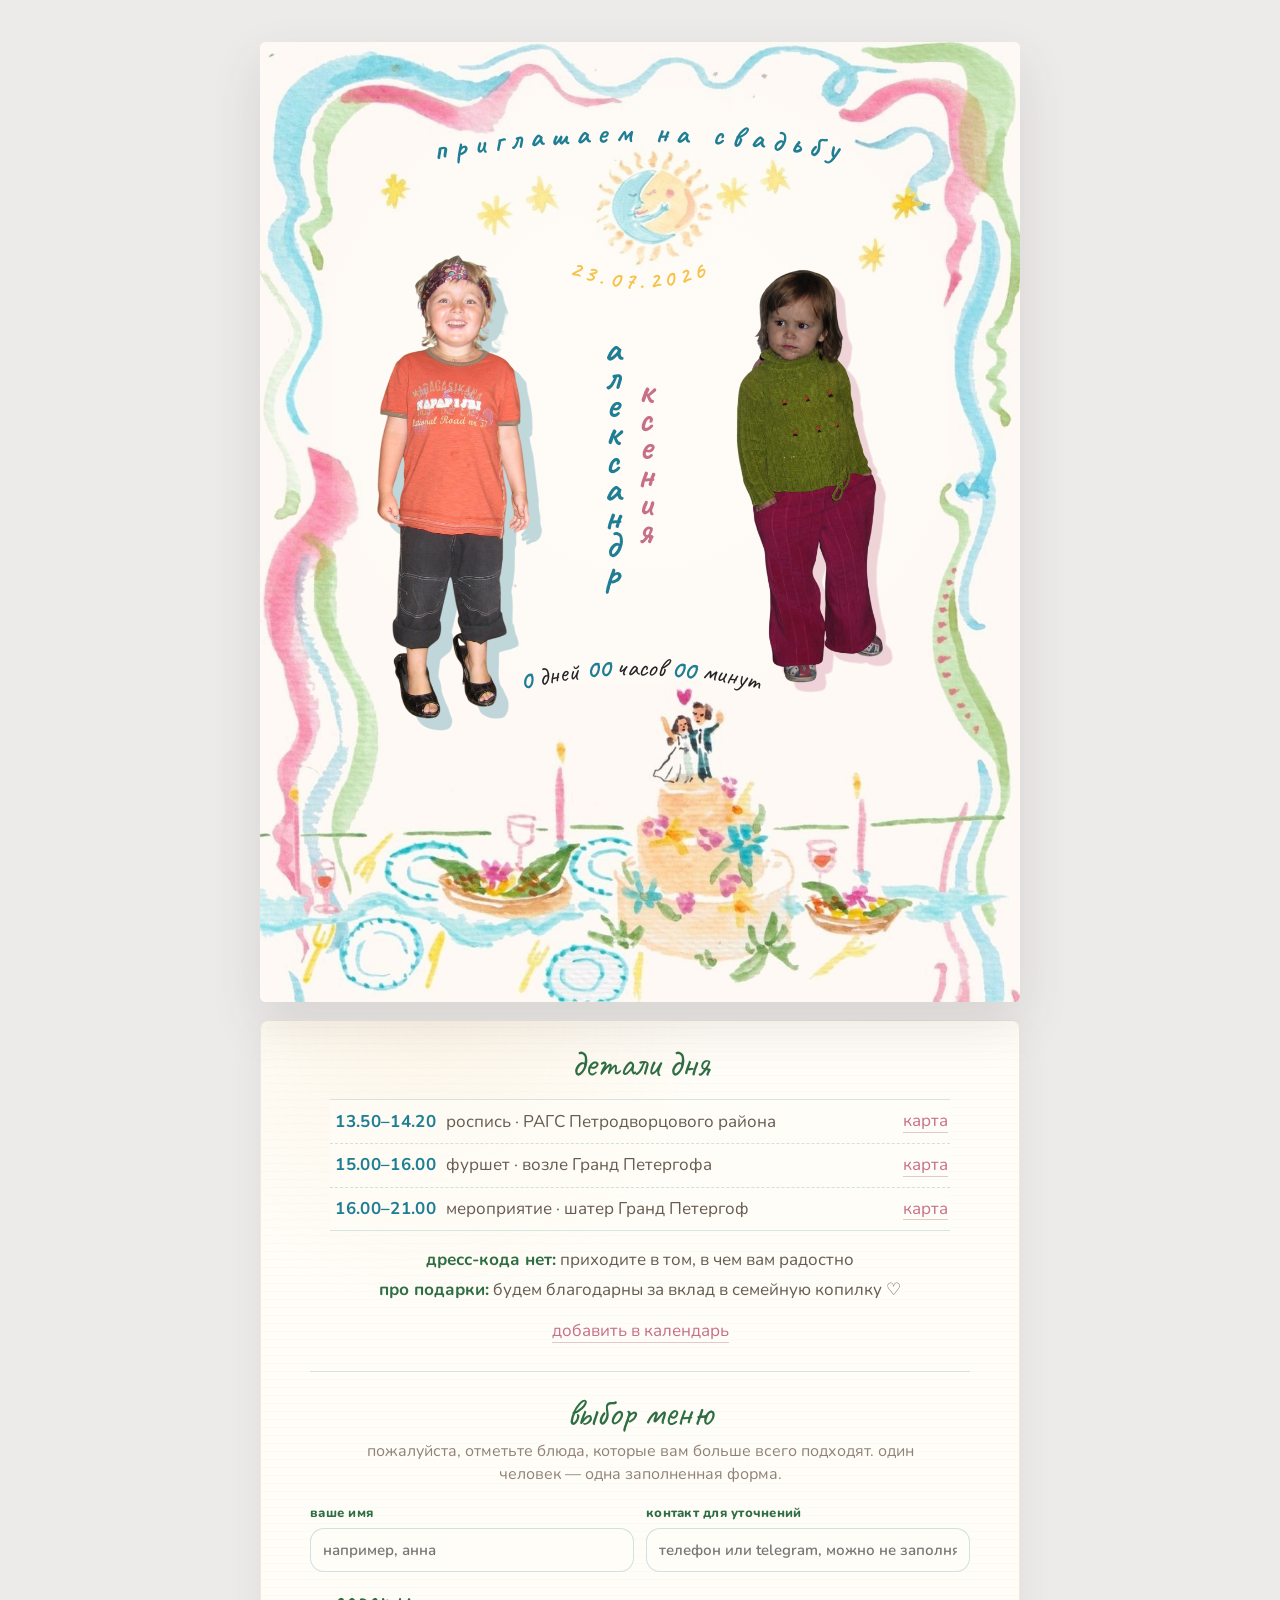
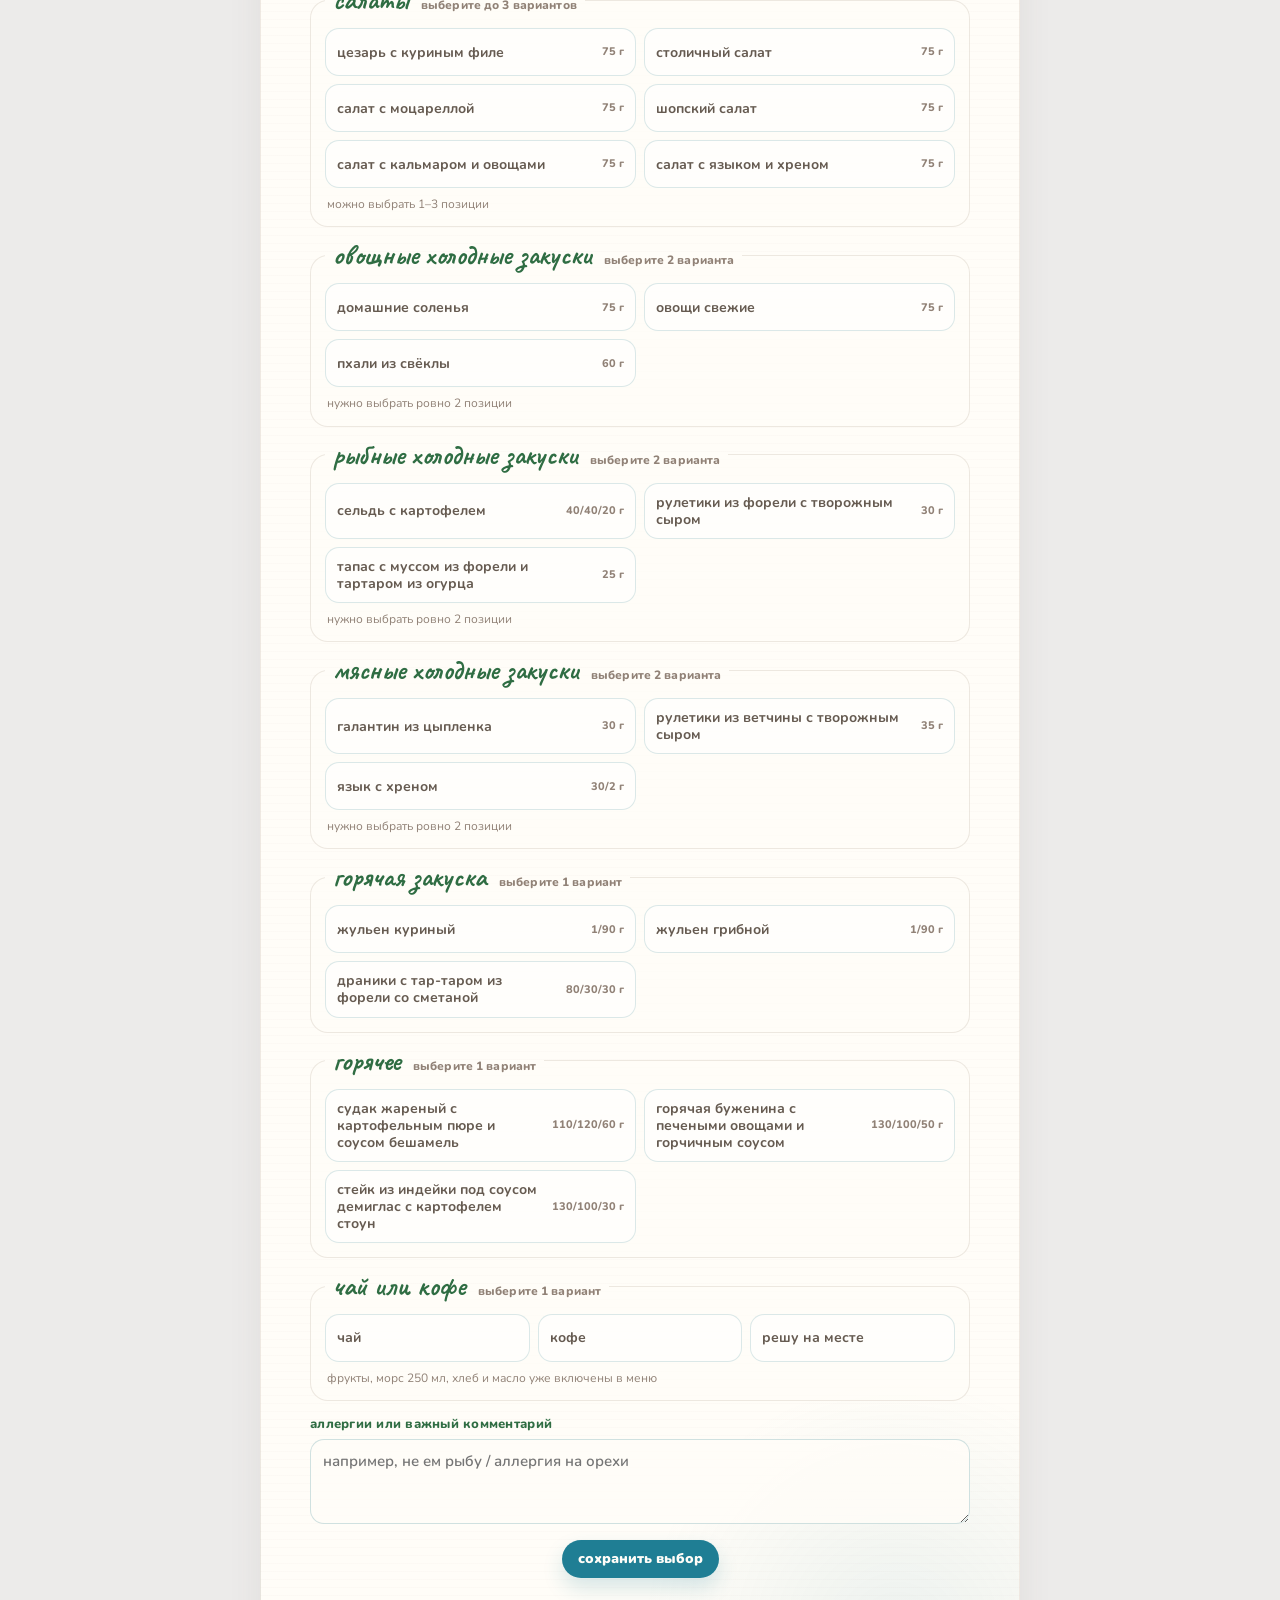
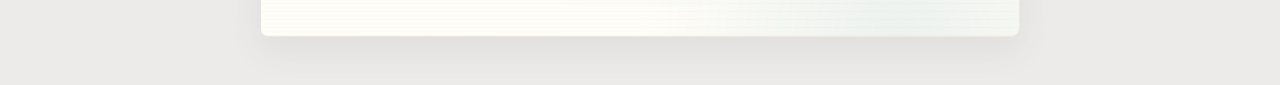
==== index.html @ 56eef814 "финальная версия сайта" ====
﻿<!doctype html>
<html lang="ru">
<head>
  <meta charset="utf-8" />
  <meta name="viewport" content="width=device-width, initial-scale=1" />
  <meta name="theme-color" content="#f6f2ee" />
  <title>ксюшичка и сашечка</title>
  <meta name="description" content="свадебное приглашение ксении и александра — 23.07.2026" />
  <link rel="stylesheet" href="styles.css" />
</head>
<body>
  <main class="page">
    <article class="invite" aria-label="свадебное приглашение от ксении и александра">
      <div class="invite-bg" aria-hidden="true"></div>

      <section class="content" aria-label="Основная информация">
        <div class="top-copy" aria-label="Приглашение на свадьбу">
          <svg class="arc-text arc-overline" viewBox="0 0 620 92" role="img" aria-label="приглашаем на свадьбу">
            <path id="inviteArc" d="M94 58 Q310 18 526 58" />
            <text><textPath href="#inviteArc" startOffset="50%" text-anchor="middle">приглашаем на свадьбу</textPath></text>
          </svg>
        </div>

        <div class="hero-row" aria-label="Дата и детские фотографии Александра и Ксении">
          <figure class="person groom">
            <figcaption class="vertical-name">александр</figcaption>
            <img src="assets/groom.png" alt="Детская фотография Александра" />
          </figure>

          <div class="date-wrap" aria-label="Дата свадьбы 23.07.2026">
            <svg class="arc-text arc-date" viewBox="0 0 620 118" role="img" aria-label="23.07.2026">
              <path id="dateArc" d="M88 20 Q310 108 532 20" />
              <text><textPath href="#dateArc" startOffset="50%" text-anchor="middle">23.07.2026</textPath></text>
            </svg>
          </div>

          <figure class="person bride">
            <figcaption class="vertical-name">ксения</figcaption>
            <img src="assets/bride.png" alt="Детская фотография Ксении" />
          </figure>
        </div>

        <div class="countdown-wrap" aria-label="Таймер до свадьбы">
          <svg class="arc-text arc-countdown" viewBox="0 0 620 120" role="img" aria-label="Таймер до свадьбы">
            <path id="countdownArc" d="M84 86 Q310 26 536 86" />
            <text>
                <textPath href="#countdownArc" startOffset="50%" text-anchor="middle">
                    <tspan class="count-value" data-days>0</tspan><tspan class="count-label"> дней </tspan>
                    <tspan class="count-value" data-hours>00</tspan><tspan class="count-label"> часов </tspan>
                    <tspan class="count-value" data-minutes>00</tspan><tspan class="count-label"> минут</tspan>
                </textPath>
            </text>
          </svg>
        </div>
      </section>
    </article>

    <section class="below-info" aria-label="Расписание и детали свадьбы">
      <p class="below-title">детали дня</p>

      <div class="schedule" aria-label="Расписание свадьбы">
          <div class="line-item">
              <span class="time">13.50–14.20</span>
              <span class="place">роспись · РАГС Петродворцового района</span>
              <a href="https://yandex.ru/maps/?text=%D0%A0%D0%90%D0%93%D0%A1%20%D0%9F%D0%B5%D1%82%D1%80%D0%BE%D0%B4%D0%B2%D0%BE%D1%80%D1%86%D0%BE%D0%B2%D0%BE%D0%B3%D0%BE%20%D1%80%D0%B0%D0%B9%D0%BE%D0%BD%D0%B0" target="_blank" rel="noopener">карта</a>
          </div>

          <div class="line-item">
              <span class="time">15.00–16.00</span>
              <span class="place">фуршет · возле Гранд Петергофа</span>
              <a href="https://yandex.ru/maps/?text=%D0%93%D1%80%D0%B0%D0%BD%D0%B4%20%D0%9F%D0%B5%D1%82%D0%B5%D1%80%D0%B3%D0%BE%D1%84%20%D0%BE%D1%82%D0%B5%D0%BB%D1%8C" target="_blank" rel="noopener">карта</a>
          </div>

          <div class="line-item">
              <span class="time">16.00–21.00</span>
              <span class="place">мероприятие · шатер Гранд Петергоф</span>
              <a href="https://yandex.ru/maps/?text=%D0%93%D1%80%D0%B0%D0%BD%D0%B4%20%D0%9F%D0%B5%D1%82%D0%B5%D1%80%D0%B3%D0%BE%D1%84%20%D1%88%D0%B0%D1%82%D0%B5%D1%80" target="_blank" rel="noopener">карта</a>
          </div>
      </div>

      <div class="soft-notes" aria-label="Дополнительно">
        <p><b>дресс-кода нет:</b> приходите в том, в чем вам радостно</p>
        <p><b>про подарки:</b> будем благодарны за вклад в семейную копилку ♡</p>
      </div>

      <a class="calendar" href="wedding.ics" download>добавить в календарь</a>

      <section class="menu-card" aria-label="Выбор меню для гостей">
        <p class="below-title menu-title">выбор меню</p>
        <p class="menu-intro">пожалуйста, отметьте блюда, которые вам больше всего подходят. один человек — одна заполненная форма.</p>

        <form class="food-form" id="foodForm" novalidate>
          <div class="guest-fields">
            <label class="text-field">
              <span>ваше имя</span>
              <input type="text" name="guestName" autocomplete="name" placeholder="например, анна" required />
            </label>

            <label class="text-field">
              <span>контакт для уточнений</span>
              <input type="text" name="guestContact" autocomplete="tel" placeholder="телефон или telegram, можно не заполнять" />
            </label>
          </div>

          <fieldset class="choice-section" data-choice-group="salads" data-min="1" data-max="3" data-label="салаты">
            <legend>салаты <span>выберите до 3 вариантов</span></legend>
            <div class="choice-grid">
              <label class="choice-pill"><input type="checkbox" name="salads" value="цезарь с куриным филе"><span>цезарь с куриным филе <small>75 г</small></span></label>
              <label class="choice-pill"><input type="checkbox" name="salads" value="столичный салат"><span>столичный салат <small>75 г</small></span></label>
              <label class="choice-pill"><input type="checkbox" name="salads" value="салат с моцареллой"><span>салат с моцареллой <small>75 г</small></span></label>
              <label class="choice-pill"><input type="checkbox" name="salads" value="шопский салат"><span>шопский салат <small>75 г</small></span></label>
              <label class="choice-pill"><input type="checkbox" name="salads" value="салат с кальмаром и овощами"><span>салат с кальмаром и овощами <small>75 г</small></span></label>
              <label class="choice-pill"><input type="checkbox" name="salads" value="салат с языком и хреном"><span>салат с языком и хреном <small>75 г</small></span></label>
            </div>
            <p class="choice-note" data-choice-note>можно выбрать 1–3 позиции</p>
          </fieldset>

          <fieldset class="choice-section" data-choice-group="vegetables" data-min="2" data-max="2" data-label="овощные холодные закуски">
            <legend>овощные холодные закуски <span>выберите 2 варианта</span></legend>
            <div class="choice-grid">
              <label class="choice-pill"><input type="checkbox" name="vegetables" value="домашние соленья"><span>домашние соленья <small>75 г</small></span></label>
              <label class="choice-pill"><input type="checkbox" name="vegetables" value="овощи свежие"><span>овощи свежие <small>75 г</small></span></label>
              <label class="choice-pill"><input type="checkbox" name="vegetables" value="пхали из свёклы"><span>пхали из свёклы <small>60 г</small></span></label>
            </div>
            <p class="choice-note" data-choice-note>нужно выбрать ровно 2 позиции</p>
          </fieldset>

          <fieldset class="choice-section" data-choice-group="fish" data-min="2" data-max="2" data-label="рыбные холодные закуски">
            <legend>рыбные холодные закуски <span>выберите 2 варианта</span></legend>
            <div class="choice-grid">
              <label class="choice-pill"><input type="checkbox" name="fish" value="сельдь с картофелем"><span>сельдь с картофелем <small>40/40/20 г</small></span></label>
              <label class="choice-pill"><input type="checkbox" name="fish" value="рулетики из форели с творожным сыром"><span>рулетики из форели с творожным сыром <small>30 г</small></span></label>
              <label class="choice-pill"><input type="checkbox" name="fish" value="тапас с муссом из форели и тартаром из огурца"><span>тапас с муссом из форели и тартаром из огурца <small>25 г</small></span></label>
            </div>
            <p class="choice-note" data-choice-note>нужно выбрать ровно 2 позиции</p>
          </fieldset>

          <fieldset class="choice-section" data-choice-group="meat" data-min="2" data-max="2" data-label="мясные холодные закуски">
            <legend>мясные холодные закуски <span>выберите 2 варианта</span></legend>
            <div class="choice-grid">
              <label class="choice-pill"><input type="checkbox" name="meat" value="галантин из цыпленка"><span>галантин из цыпленка <small>30 г</small></span></label>
              <label class="choice-pill"><input type="checkbox" name="meat" value="рулетики из ветчины с творожным сыром"><span>рулетики из ветчины с творожным сыром <small>35 г</small></span></label>
              <label class="choice-pill"><input type="checkbox" name="meat" value="язык с хреном"><span>язык с хреном <small>30/2 г</small></span></label>
            </div>
            <p class="choice-note" data-choice-note>нужно выбрать ровно 2 позиции</p>
          </fieldset>

          <fieldset class="choice-section radio-section" data-radio-group="hotSnack" data-label="горячая закуска">
            <legend>горячая закуска <span>выберите 1 вариант</span></legend>
            <div class="choice-grid">
              <label class="choice-pill"><input type="radio" name="hotSnack" value="жульен куриный" required><span>жульен куриный <small>1/90 г</small></span></label>
              <label class="choice-pill"><input type="radio" name="hotSnack" value="жульен грибной"><span>жульен грибной <small>1/90 г</small></span></label>
              <label class="choice-pill"><input type="radio" name="hotSnack" value="драники с тар-таром из форели со сметаной"><span>драники с тар-таром из форели со сметаной <small>80/30/30 г</small></span></label>
            </div>
          </fieldset>

          <fieldset class="choice-section radio-section" data-radio-group="mainCourse" data-label="горячее">
            <legend>горячее <span>выберите 1 вариант</span></legend>
            <div class="choice-grid">
              <label class="choice-pill"><input type="radio" name="mainCourse" value="судак жареный с картофельным пюре и соусом бешамель" required><span>судак жареный с картофельным пюре и соусом бешамель <small>110/120/60 г</small></span></label>
              <label class="choice-pill"><input type="radio" name="mainCourse" value="горячая буженина с печеными овощами и горчичным соусом"><span>горячая буженина с печеными овощами и горчичным соусом <small>130/100/50 г</small></span></label>
              <label class="choice-pill"><input type="radio" name="mainCourse" value="стейк из индейки под соусом демиглас с картофелем стоун"><span>стейк из индейки под соусом демиглас с картофелем стоун <small>130/100/30 г</small></span></label>
            </div>
          </fieldset>

          <fieldset class="choice-section radio-section" data-radio-group="drink" data-label="чай или кофе">
            <legend>чай или кофе <span>выберите 1 вариант</span></legend>
            <div class="choice-grid compact-grid">
              <label class="choice-pill"><input type="radio" name="drink" value="чай" required><span>чай</span></label>
              <label class="choice-pill"><input type="radio" name="drink" value="кофе"><span>кофе</span></label>
              <label class="choice-pill"><input type="radio" name="drink" value="решу на месте"><span>решу на месте</span></label>
            </div>
            <p class="choice-note">фрукты, морс 250 мл, хлеб и масло уже включены в меню</p>
          </fieldset>

          <label class="text-field full-field">
            <span>аллергии или важный комментарий</span>
            <textarea name="comment" rows="3" placeholder="например, не ем рыбу / аллергия на орехи"></textarea>
          </label>

          <div class="form-actions">
            <button class="save-button" type="submit">сохранить выбор</button>
          </div>

          <p class="form-status" data-form-status aria-live="polite"></p>
        </form>
      </section>
    </section>
  </main>
  <script src="script.js"></script>
</body>
</html>
---- styles.css ----
﻿@import url("https://fonts.googleapis.com/css2?family=Caveat:wght@500;600;700&family=Nunito:wght@300;400;500;600;700;800;900&display=swap");

:root {
  --page: #ecebea;
  --paper: #fffdf8;
  --aqua: #39a8ba;
  --aqua-deep: #1f7e94;
  --rose: #c76f87;
  --green: #639b5a;
  --green-deep: #2f6d43;
  --orange: #e58c2f;
  --moon-yellow: #f5c24a;
  --soft-orange: #f2b84b;
  --text: #665b51;
  --muted: #918277;
  --line: rgba(75, 143, 154, .22);
  --panel: rgba(255, 253, 248, .80);
  --shadow: rgba(92, 73, 65, .14);
  --arc-script-size: clamp(18px, 3.1vw, 30px);
}

* { box-sizing: border-box; }
html { scroll-behavior: smooth; }
body {
  margin: 0;
  min-height: 100vh;
  background: var(--page);
  color: var(--text);
  font-family: "Nunito", "Trebuchet MS", system-ui, sans-serif;
}

.page {
  width: min(100%, 980px);
  margin: 0 auto;
  padding: clamp(14px, 4vw, 42px) 12px 48px;
}

.invite {
  position: relative;
  width: min(100%, 760px);
  height: clamp(900px, 125vw, 960px);
  margin: 0 auto;
  overflow: hidden;
  border-radius: 6px;
  background: var(--paper);
  box-shadow: 0 22px 50px var(--shadow);
}

.invite-bg {
  position: absolute;
  inset: 0;
  background-image: url("assets/background-frame.jpg");
  background-size: 100% 100%;
  background-position: center;
  background-repeat: no-repeat;
  z-index: 0;
}

.content {
  position: absolute;
  z-index: 2;
  top: 7.0%;
  left: 10%;
  right: 10%;
  bottom: 34%;
  display: flex;
  flex-direction: column;
  align-items: center;
  justify-content: flex-start;
  text-align: center;
}

.content::before {
  content: "";
  position: absolute;
  inset: -20px -4px -8px;
  z-index: -1;
  background: radial-gradient(ellipse at center, rgba(255, 253, 248, .66) 0%, rgba(255, 253, 248, .45) 58%, rgba(255, 253, 248, 0) 78%);
  pointer-events: none;
}

.top-copy {
  width: min(100%, 620px);
  margin: 0 auto clamp(6px, 1.4vw, 14px);
  display: flex;
  flex-direction: column;
  align-items: center;
}

.arc-text {
  display: block;
  width: min(100%, 620px);
  overflow: visible;
  margin-top:-15px;
}

.arc-text path {
  fill: none;
  stroke: none;
}

.arc-text text {
  font-family: "Caveat", "Segoe Print", cursive;
  font-weight: 900;
  line-height: 1;
  paint-order: stroke fill;
}

.arc-overline {
  height: clamp(82px, 11vw, 112px);
  margin-bottom: 0;
}

.arc-overline text {
  fill: var(--aqua-deep);
  stroke: rgba(255, 253, 248, .50);
  stroke-width: 3px;
  font-size: var(--arc-script-size);
  letter-spacing: .28em;
}

.hero-row {
  width: min(100%, 660px);
  margin: clamp(-18px, -1.8vw, -6px) auto 0;
  display: grid;
  grid-template-columns: minmax(0, 1fr) minmax(150px, 190px) minmax(0, 1fr);
  align-items: end;
  column-gap: 0px;
  padding-bottom: clamp(2px, .6vw, 8px);
}

.date-wrap {
  align-self: start;
  width: 100%;
  padding-top: clamp(22px, 3vw, 34px);
}

.arc-date {
  width: 100%;
  height: clamp(82px, 11vw, 112px);
  margin: 0;
  margin-top:-5px;
}

.arc-date text {
  fill: var(--moon-yellow);
  stroke: rgba(255, 253, 248, .62);
  stroke-width: 3px;
  font-family: "Caveat", "Segoe Print", cursive;
  font-size: clamp(75px, 4.2vw, 46px);
  font-weight: 900;
  letter-spacing: .24em;
}

.couple { display: contents; }

h1 { display: none; }

.couple {
  display: flex;
  align-items: flex-end;
  justify-content: center;
  gap: clamp(2px, .5vw, 8px);
  width: 100%;
  margin: clamp(-34px, -3vw, -16px) 0 0;
  padding-top: 0;
  padding-bottom: clamp(4px, .8vw, 10px);
}

.person {
  position: relative;
  width: 100%;
  margin: 0;
  display: flex;
  align-items: flex-end;
  justify-content: center;
  gap: 0px;
  padding-top: clamp(18px, 2.6vw, 30px);
}

.person img {
  display: block;
  width: auto;
  max-width: 100%;
  height: clamp(320px, 45vw, 410px);
  margin: 0 auto;
  object-fit: contain;
  filter: none;
}

.groom img {
  filter: drop-shadow(8px 8px 0 rgba(31, 126, 148, .28));
  transform: translateY(45px) scale(1.5);
}

.bride img {
  filter: drop-shadow(8px 8px 0 rgba(199, 111, 135, .28));
  transform: translateY(40px) scale(1.2);
}

.person figcaption {
  position: static;
  margin: 0;
  font-family: "Caveat", "Segoe Print", cursive;
  font-size: clamp(28px, 3.15vw, 38px);
  font-weight: 700;
  line-height: 1;
}

.vertical-name {
  writing-mode: vertical-lr;
  text-orientation: upright;
  white-space: nowrap;
  letter-spacing: -0.5em;
  min-height: clamp(250px, 35vw, 332px);
  display: flex;
  align-items: center;
  justify-content: center;
  user-select: none;
}

.groom {
  justify-self: end;
  margin-right: -44px;
}

.bride {
  justify-self: start;
  margin-left: -60px;
}

.groom figcaption {
  order: 1;
  color: var(--aqua-deep);
  transform: translateY(-25px) translateX(-10px);
  margin-left: 40px;
  margin-right: -25px;
}

.bride figcaption {
    order: -1;
    color: var(--rose);
    transform: translateY(-25px) translateX(10px);
    margin-right: 60px;
    margin-left: -25px;
}

.countdown-wrap {
  width: min(100%, 620px);
  margin: clamp(-2px, .7vw, 8px) 0 0;
}

.arc-countdown {
  height: clamp(70px, 10vw, 60px);
}

.arc-countdown text {
  font-family: "Caveat", "Segoe Print", cursive;
  font-size: clamp(45px, 2.75vw, 28px);
  font-weight: 700;
  letter-spacing: .01em;
}

.arc-countdown .count-value {
  fill: var(--aqua-deep);
  font-weight: 900;
}

.arc-countdown .count-label {
  fill: #242424;
  font-weight: 400;
}

.below-info {
  width: min(100%, 760px);
  margin: 18px auto 0;
  padding: 24px clamp(18px, 4vw, 34px) 26px;
  background:
    radial-gradient(circle at 22% 0%, rgba(232, 189, 106, .10), transparent 18rem),
    radial-gradient(circle at 84% 100%, rgba(75, 143, 154, .10), transparent 16rem),
    repeating-linear-gradient(0deg, rgba(145, 120, 100, 0.025) 0 1px, transparent 1px 8px),
    #fffdf8;
  border: 1px solid rgba(145, 120, 100, .15);
  border-radius: 8px;
  box-shadow: 0 14px 34px rgba(92, 73, 65, .08);
  text-align: center;
}

.below-title {
  margin: 0 0 16px;
  color: var(--green-deep);
  font-family: "Caveat", "Segoe Print", cursive;
  font-size: clamp(28px, 4vw, 38px);
  line-height: 1;
}

.schedule {
  width: min(100%, 620px);
  margin: 0 auto 16px;
  border-top: 1px solid var(--line);
  border-bottom: 1px solid var(--line);
  background: rgba(255, 253, 248, .64);
}

.line-item {
  display: grid;
  grid-template-columns: 104px 1fr auto;
  align-items: center;
  gap: 10px;
  padding: 10px 2px;
  font-size: clamp(14px, 1.9vw, 17px);
  line-height: 1.28;
  text-align: left;
}

.line-item + .line-item {
  border-top: 1px dashed rgba(75, 143, 154, .25);
}

.time {
  color: var(--aqua-deep);
  font-family: "Nunito", system-ui, sans-serif;
  font-weight: 700;
  text-align: right;
  letter-spacing: .02em;
}

.place { color: var(--text); }

.line-item a,
.calendar {
  color: var(--rose);
  text-decoration: none;
  border-bottom: 1px solid rgba(183, 114, 121, .38);
}

.line-item a:hover,
.line-item a:focus-visible,
.calendar:hover,
.calendar:focus-visible {
  color: var(--orange);
  outline: none;
}

.soft-notes {
  width: min(100%, 600px);
  margin: 0 auto 12px;
  color: var(--text);
  font-size: clamp(14px, 1.9vw, 17px);
  line-height: 1.48;
}

.soft-notes p {
  margin: 5px 0;
}

.soft-notes b { color: var(--green-deep); }

.calendar {
  display: inline-block;
  width: fit-content;
  margin-top: 4px;
  padding: 0;
  color: var(--rose);
  font-size: clamp(14px, 1.9vw, 17px);
  text-decoration: none;
  border-bottom: 1px solid rgba(183, 114, 121, .38);
}

@media (max-width: 700px) {
  .invite { height: 920px; }
  .content {
    top: 6.8%;
    left: 7%;
    right: 7%;
    bottom: 34%;
  }
  .content::before { inset: -14px -2px -2px; }
  .arc-overline { height: 56px; }
  .hero-row {
    grid-template-columns: 1fr 156px 1fr;
    margin-top: -14px;
    column-gap: 2px;
  }
  .date-wrap { padding-top: 12px; }
  .arc-date { height: 72px; }
  .person img { height: clamp(288px, 52vw, 354px); }
  .person { padding-top: 18px; }
  .groom { margin-right: -44px; }
  .bride { margin-left: -44px; }
  .vertical-name { min-height: clamp(238px, 46vw, 304px); }
  .countdown-wrap { margin-top: 2px; }
  .arc-countdown { height: 68px; }
  .arc-countdown text { font-size: 21px; }
}

@media (max-width: 520px) {
  .page { padding: 0 0 24px; }

  .invite {
    width: min(100%, 430px);
    height: auto;
    aspect-ratio: 1006 / 1564;
    border-radius: 0;
    box-shadow: 0 12px 28px rgba(92, 73, 65, .10);
  }

  .invite-bg {
    background-image: url("assets/background-frame-mobile.jpg"), url("assets/background-frame.jpg");
    background-size: 100% 100%, 100% 100%;
    background-position: center, center;
    background-repeat: no-repeat, no-repeat;
  }

  .content {
    inset: 0;
    display: block;
    text-align: center;
  }

  .content::before {
    inset: 11% 10% 41%;
    background: radial-gradient(ellipse at center, rgba(255, 253, 248, .50) 0%, rgba(255, 253, 248, .28) 58%, rgba(255, 253, 248, 0) 79%);
  }

  .top-copy {
    position: absolute;
    top: 7.1%;
    left: 14%;
    right: 14%;
    width: auto;
    margin: 0;
  }

  .arc-overline {
    width: 100%;
    height: 58px;
    margin: 0;
    transform: translate(8px, -10px);
  }

  .arc-overline text {
    font-size: 32px;
    letter-spacing: .23em;
    stroke-width: 2px;
  }

  .hero-row {
    position: absolute;
    top: 13.2%;
    left: 6.5%;
    right: 6.5%;
    width: auto;
    margin: 0;
    padding: 0;
    display: grid;
    grid-template-columns: minmax(0, 1fr) 104px minmax(0, 1fr);
    align-items: start;
    column-gap: 0;
  }

  .date-wrap {
    grid-column: 2;
    grid-row: 1;
    width: 150px;
    justify-self: center;
    align-self: start;
    padding: 0;
    margin: 0 -23px;
    transform: translateY(6px);
    z-index: 4;
  }

  .arc-date {
    width: 100%;
    height: 84px;
    margin: 0;
    transform: translate(8px, 15px);
  }

  .arc-date text {
    font-size: 80px;
    letter-spacing: .22em;
    stroke-width: 2px;
  }

  .top-copy { margin-bottom: 0; }

  .person {
    width: 100%;
    margin: 0;
    padding-top: 76px;
    gap: 0;
    align-items: flex-start;
    justify-content: center;
  }

  .person img {
    height: clamp(216px, 58vw, 268px);
    max-width: none;
    transform-origin: center top;
  }

  .person figcaption {
    font-size: clamp(28px, 7.8vw, 34px);
    line-height: .92;
    z-index: 5;
  }

  .groom {
    grid-column: 1;
    grid-row: 1;
    justify-self: start;
    margin: 0;
    transform: translate(40px, -15px);
  }

  .bride {
    grid-column: 3;
    grid-row: 1;
    justify-self: end;
    margin: 0;
    transform: translate(-25px, -20px);
  }

  .groom img {
    transform: translateY(-37px) scale(1.25);
  }

  .bride img {
    transform: translateY(-25px) scale(1.25);
  }

  .groom figcaption {
    order: 1;
    margin-left: 6px;
    margin-right: -9px;
    transform: translateY(2px) translateX(-20px);
  }

  .bride figcaption {
    order: -1;
    margin-left: -10px;
    margin-right: 4px;
    transform: translateY(4px) translateX(-10px);
  }

  .vertical-name {
    min-height: clamp(214px, 55vw, 252px);
    letter-spacing: -0.5em;
  }

  .countdown-wrap {
    position: absolute;
    top: 48.3%;
    left: 15%;
    right: 15%;
    width: auto;
    margin: 0;
    z-index: 6;
  }

  .arc-countdown {
    width: 100%;
    height: 62px;
    transform: translateY(95px) translateX(10px);
  }

  .arc-countdown text {
    font-size: clamp(42px, 6.1vw, 26px);
    letter-spacing: .005em;
  }

  .line-item {
    grid-template-columns: 1fr;
    gap: 2px;
    text-align: center;
    padding: 9px 0;
  }
  .time { text-align: center; }
}
.line-item a {
    justify-self: center;
    width: fit-content;
    display: inline-block;
}

@media (prefers-reduced-motion: reduce) {
  *, *::before, *::after {
    scroll-behavior: auto !important;
    animation: none !important;
    transition: none !important;
  }
}


.menu-card {
  width: min(100%, 660px);
  margin: 28px auto 0;
  padding-top: 22px;
  border-top: 1px solid var(--line);
}

.menu-title {
  margin-bottom: 8px;
}

.menu-intro {
  width: min(100%, 560px);
  margin: 0 auto 18px;
  color: var(--muted);
  font-size: clamp(14px, 1.9vw, 16px);
  line-height: 1.45;
}

.food-form {
  text-align: left;
}

.guest-fields {
  display: grid;
  grid-template-columns: repeat(2, minmax(0, 1fr));
  gap: 12px;
  margin-bottom: 14px;
}

.text-field {
  display: grid;
  gap: 6px;
  color: var(--green-deep);
  font-size: 13px;
  font-weight: 800;
  letter-spacing: .02em;
  text-transform: lowercase;
}

.text-field input,
.text-field textarea {
  width: 100%;
  border: 1px solid rgba(75, 143, 154, .26);
  border-radius: 14px;
  background: rgba(255, 253, 248, .82);
  color: var(--text);
  font: 600 15px/1.35 "Nunito", system-ui, sans-serif;
  padding: 11px 12px;
  outline: none;
  transition: border-color .18s ease, box-shadow .18s ease, background .18s ease;
}

.text-field textarea {
  resize: vertical;
  min-height: 82px;
}

.text-field input:focus,
.text-field textarea:focus {
  border-color: rgba(31, 126, 148, .55);
  background: rgba(255, 253, 248, .98);
  box-shadow: 0 0 0 4px rgba(57, 168, 186, .10);
}

.full-field {
  margin-top: 14px;
}

.choice-section {
  margin: 14px 0;
  padding: 14px;
  border: 1px solid rgba(145, 120, 100, .16);
  border-radius: 18px;
  background: rgba(255, 253, 248, .64);
}

.choice-section legend {
  padding: 0 8px;
  color: var(--green-deep);
  font-family: "Caveat", "Segoe Print", cursive;
  font-size: clamp(22px, 3.2vw, 28px);
  font-weight: 700;
  line-height: 1;
}

.choice-section legend span {
  display: inline-block;
  margin-left: 6px;
  color: var(--muted);
  font-family: "Nunito", system-ui, sans-serif;
  font-size: 12px;
  font-weight: 800;
  letter-spacing: .01em;
}

.choice-grid {
  display: grid;
  grid-template-columns: repeat(2, minmax(0, 1fr));
  gap: 8px;
}

.compact-grid {
  grid-template-columns: repeat(3, minmax(0, 1fr));
}

.choice-pill {
  position: relative;
  min-height: 48px;
  display: flex;
  align-items: stretch;
  cursor: pointer;
}

.choice-pill input {
  position: absolute;
  opacity: 0;
  pointer-events: none;
}

.choice-pill span {
  width: 100%;
  display: flex;
  align-items: center;
  justify-content: space-between;
  gap: 8px;
  padding: 10px 11px;
  border: 1px solid rgba(75, 143, 154, .20);
  border-radius: 14px;
  background: rgba(255, 255, 255, .52);
  color: var(--text);
  font-size: 14px;
  font-weight: 700;
  line-height: 1.22;
  transition: transform .18s ease, border-color .18s ease, background .18s ease, box-shadow .18s ease;
}

.choice-pill small {
  flex: 0 0 auto;
  color: var(--muted);
  font-size: 11px;
  font-weight: 800;
  white-space: nowrap;
}

.choice-pill:hover span,
.choice-pill input:focus-visible + span {
  border-color: rgba(31, 126, 148, .42);
  box-shadow: 0 7px 18px rgba(92, 73, 65, .07);
  transform: translateY(-1px);
}

.choice-pill input:checked + span {
  border-color: rgba(31, 126, 148, .56);
  background: rgba(57, 168, 186, .10);
  box-shadow: inset 0 0 0 1px rgba(31, 126, 148, .12);
}

.choice-pill input:checked + span::before {
  content: "♡";
  flex: 0 0 auto;
  color: var(--rose);
  font-family: "Caveat", "Segoe Print", cursive;
  font-size: 20px;
  line-height: 1;
}

.compact-grid .choice-pill span {
    justify-content: flex-start;
    text-align: left;
}

.compact-grid .choice-pill input:checked + span {
    position: relative;
    justify-content: center;
    text-align: center;
    padding-left: 34px;
    padding-right: 34px;
}

    .compact-grid .choice-pill input:checked + span::before {
        position: absolute;
        left: 12px;
        top: 50%;
        transform: translateY(-50%);
    }

.radio-section .choice-pill input:checked + span {
  background: rgba(199, 111, 135, .10);
  border-color: rgba(199, 111, 135, .46);
}

.choice-note {
  margin: 8px 2px 0;
  color: var(--muted);
  font-size: 12px;
  line-height: 1.35;
}

.choice-note.is-error,
.form-status.is-error {
  color: #a74747;
}

.form-status.is-success {
  color: var(--green-deep);
}

.form-actions {
  display: flex;
  flex-wrap: wrap;
  justify-content: center;
  gap: 10px;
  margin-top: 16px;
}

.save-button,
.light-button {
  appearance: none;
  border: 0;
  border-radius: 999px;
  cursor: pointer;
  font-family: "Nunito", system-ui, sans-serif;
  font-size: 14px;
  font-weight: 900;
  line-height: 1;
  padding: 12px 16px;
  transition: transform .18s ease, box-shadow .18s ease, background .18s ease;
}

.save-button {
  background: var(--aqua-deep);
  color: #fffdf8;
  box-shadow: 0 10px 20px rgba(31, 126, 148, .18);
}

.light-button {
  background: rgba(255, 253, 248, .88);
  color: var(--rose);
  border: 1px solid rgba(199, 111, 135, .28);
}

.save-button:hover,
.save-button:focus-visible,
.light-button:hover,
.light-button:focus-visible {
  transform: translateY(-1px);
  box-shadow: 0 10px 20px rgba(92, 73, 65, .10);
  outline: none;
}

.form-status {
  min-height: 20px;
  margin: 12px auto 0;
  text-align: center;
  font-size: 13px;
  font-weight: 800;
  line-height: 1.35;
}

.selection-summary {
  width: 100%;
  margin: 12px 0 0;
  padding: 12px;
  border: 1px dashed rgba(75, 143, 154, .28);
  border-radius: 14px;
  background: rgba(255, 253, 248, .74);
  color: var(--text);
  font: 600 13px/1.45 "Nunito", system-ui, sans-serif;
  white-space: pre-wrap;
  text-align: left;
}

@media (max-width: 700px) {
  .guest-fields,
  .choice-grid,
  .compact-grid {
    grid-template-columns: 1fr;
  }

  .choice-section {
    padding: 12px 10px;
  }

  .choice-section legend span {
    display: block;
    margin: 4px 0 0;
  }
}

@media (max-width: 460px) {
  .menu-card {
    margin-top: 24px;
    padding-top: 18px;
  }

  .choice-pill span {
    font-size: 13px;
  }

  .form-actions {
    align-items: stretch;
    flex-direction: column;
  }

  .save-button,
  .light-button {
    width: 100%;
  }
}
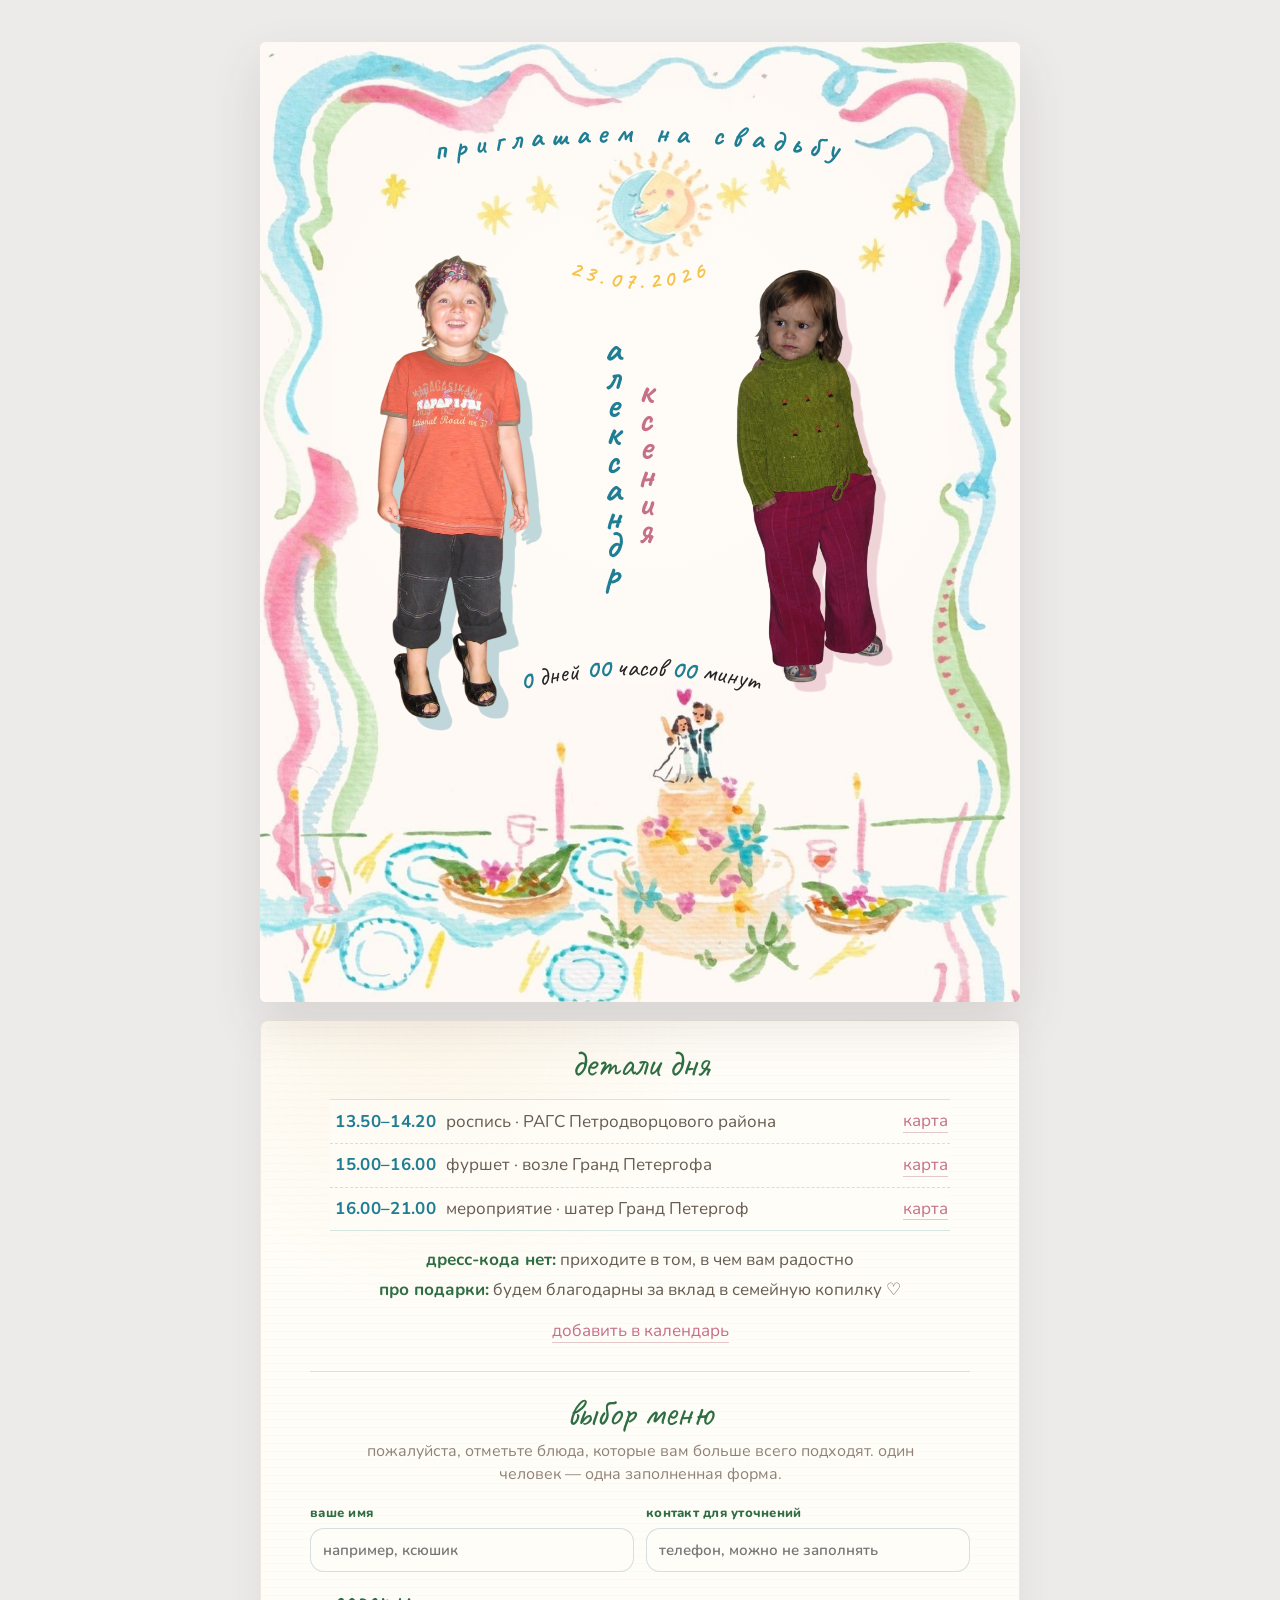
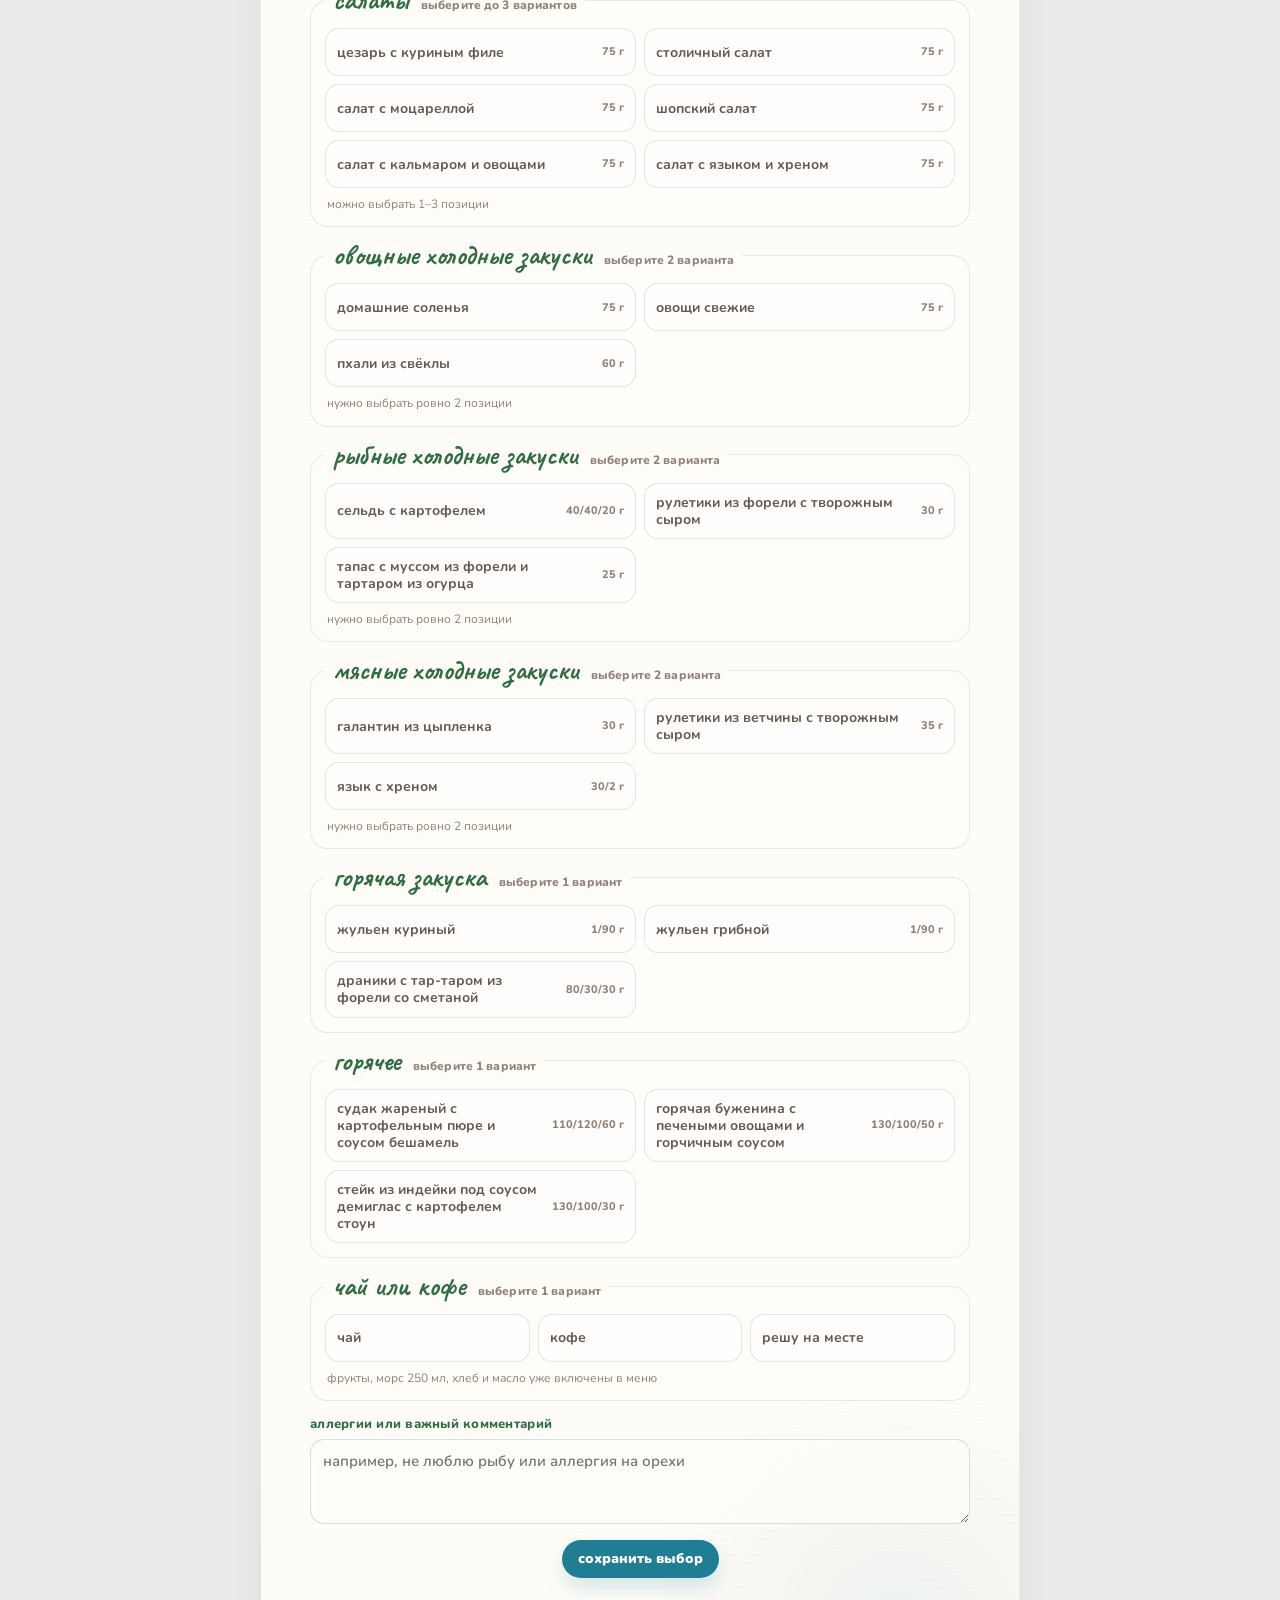
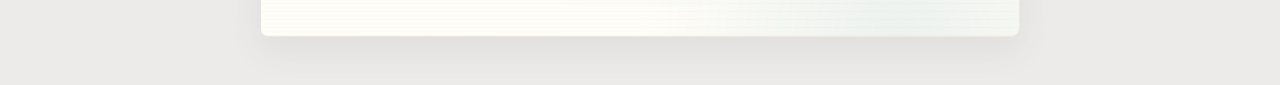
==== commit f8d463b9: "новый индекс" ====
--- a/index.html
+++ b/index.html
@@ -93,12 +93,12 @@
           <div class="guest-fields">
             <label class="text-field">
               <span>ваше имя</span>
-              <input type="text" name="guestName" autocomplete="name" placeholder="например, анна" required />
+              <input type="text" name="guestName" autocomplete="name" placeholder="например, ксюшик" required />
             </label>
 
             <label class="text-field">
               <span>контакт для уточнений</span>
-              <input type="text" name="guestContact" autocomplete="tel" placeholder="телефон или telegram, можно не заполнять" />
+              <input type="text" name="guestContact" autocomplete="tel" placeholder="телефон, можно не заполнять" />
             </label>
           </div>
 
@@ -175,7 +175,7 @@
 
           <label class="text-field full-field">
             <span>аллергии или важный комментарий</span>
-            <textarea name="comment" rows="3" placeholder="например, не ем рыбу / аллергия на орехи"></textarea>
+            <textarea name="comment" rows="3" placeholder="например, не люблю рыбу или аллергия на орехи"></textarea>
           </label>
 
           <div class="form-actions">
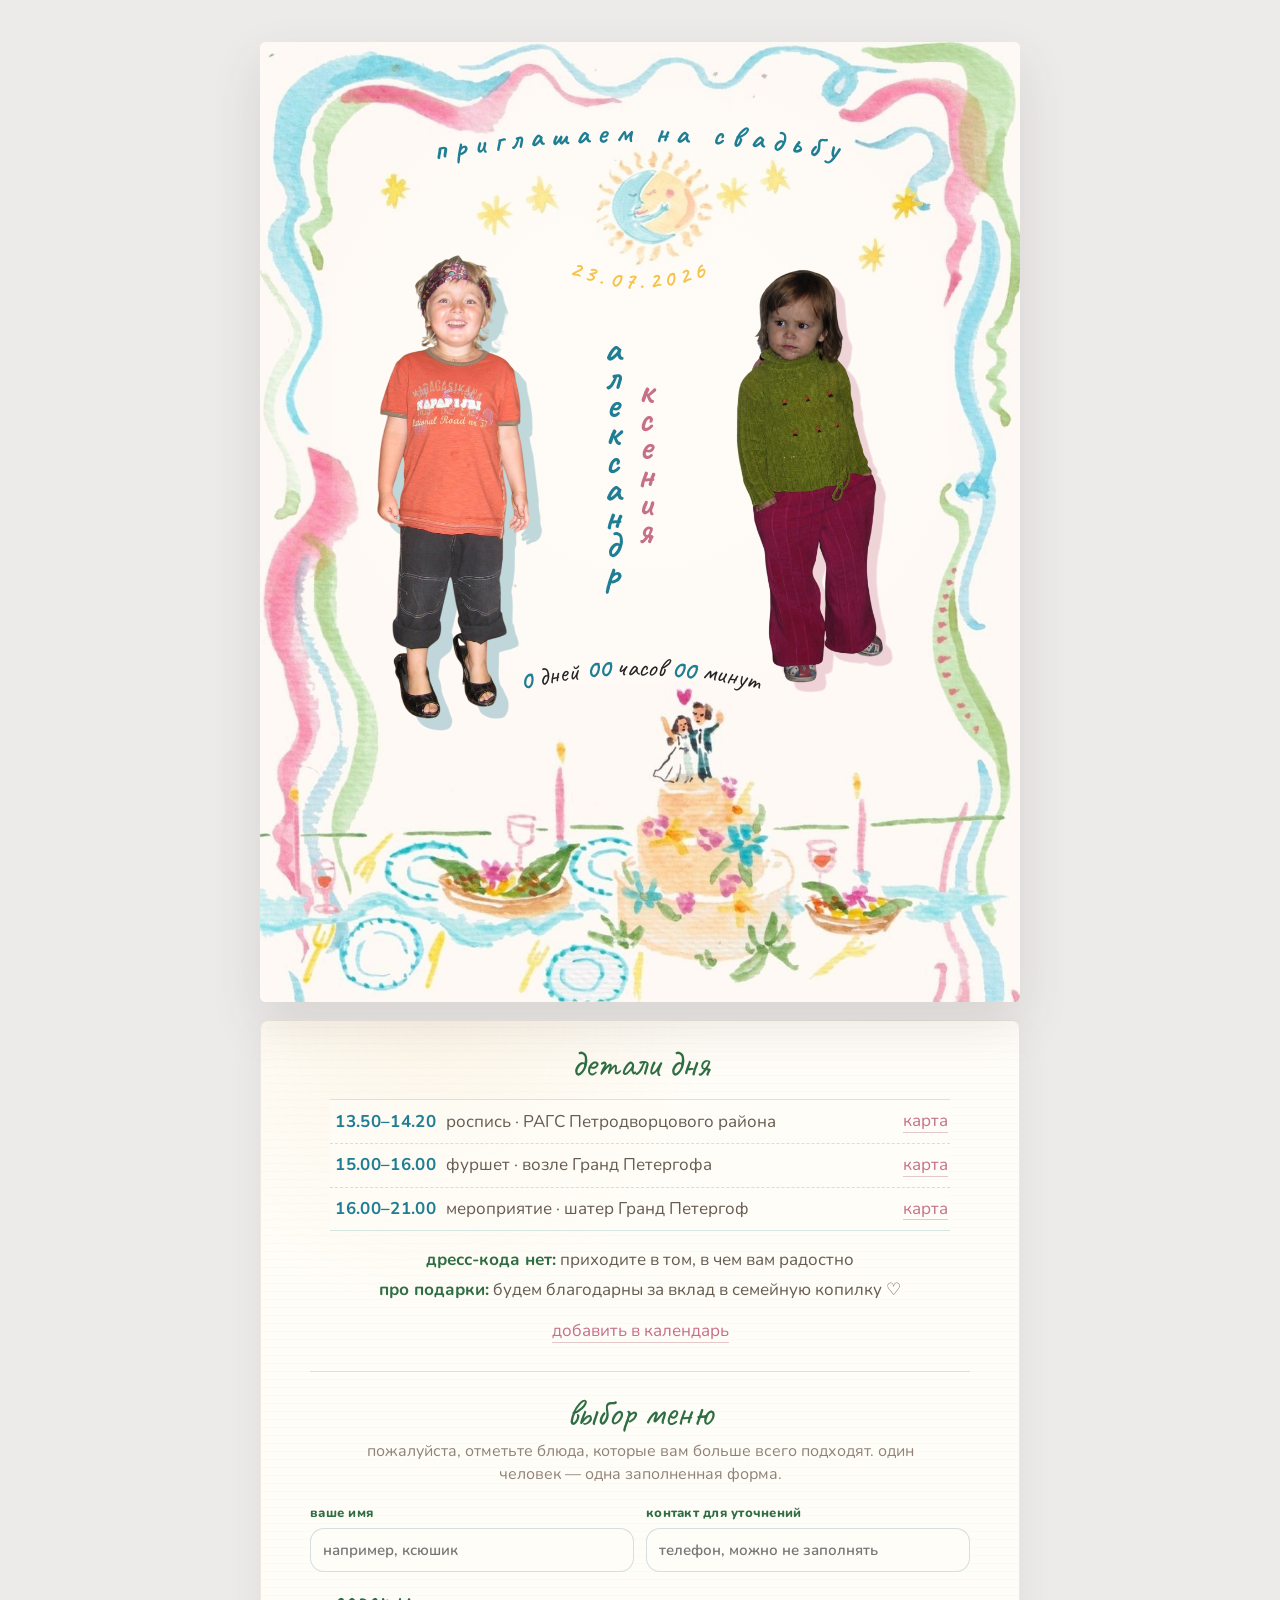
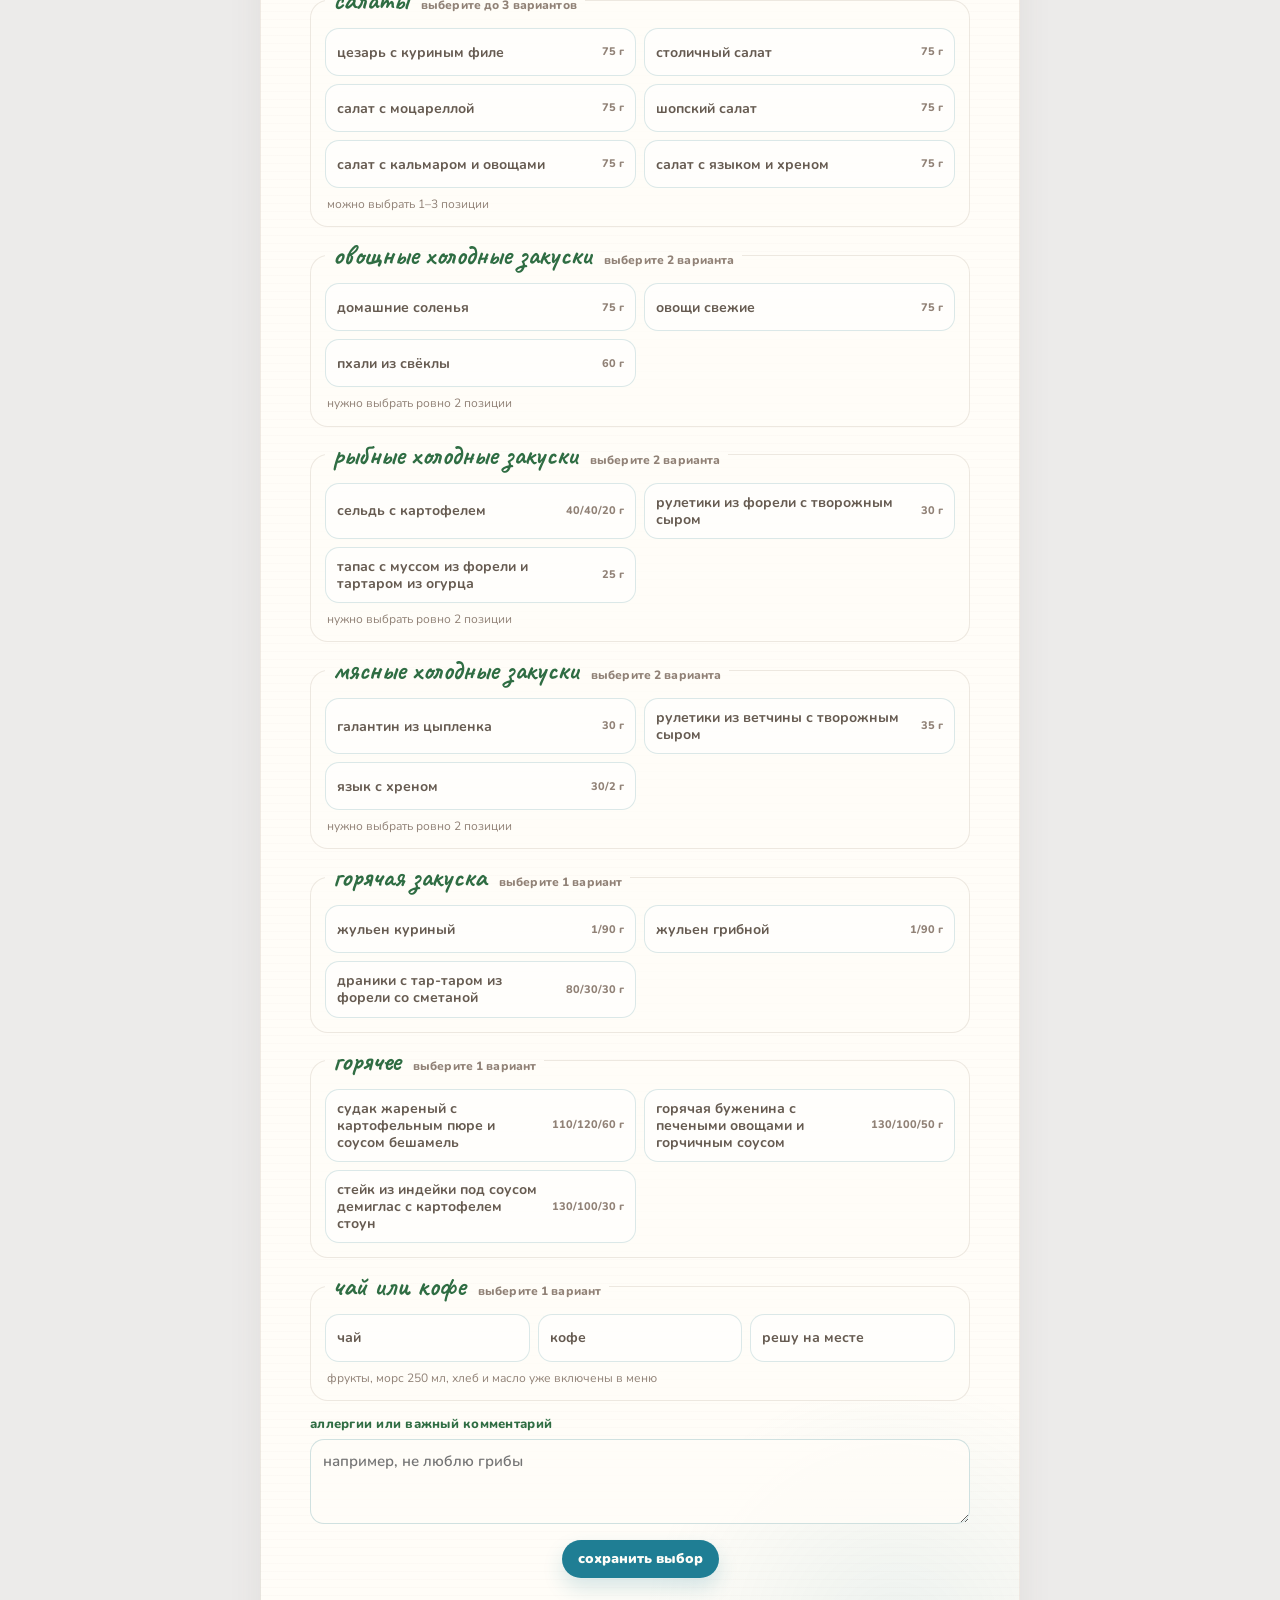
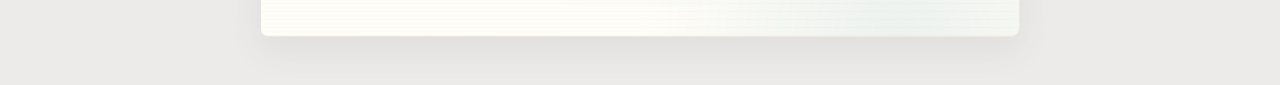
==== commit b653184a: "еще раз новый индекс" ====
--- a/index.html
+++ b/index.html
@@ -1,12 +1,19 @@
 ﻿<!doctype html>
 <html lang="ru">
 <head>
-  <meta charset="utf-8" />
-  <meta name="viewport" content="width=device-width, initial-scale=1" />
-  <meta name="theme-color" content="#f6f2ee" />
-  <title>ксюшичка и сашечка</title>
-  <meta name="description" content="свадебное приглашение ксении и александра — 23.07.2026" />
-  <link rel="stylesheet" href="styles.css" />
+    <meta charset="utf-8" />
+    <meta name="viewport" content="width=device-width, initial-scale=1" />
+    <meta name="theme-color" content="#f6f2ee" />
+    <title>ксюшичка и сашечка</title>
+    <meta name="description" content="Свадебное приглашение Ксении и Александра — 23.07.2026" />
+
+    <link rel="icon" href="assets/favicon.ico" sizes="any" />
+    <link rel="icon" type="image/png" sizes="32x32" href="assets/favicon-32x32.png" />
+    <link rel="icon" type="image/png" sizes="16x16" href="assets/favicon-16x16.png" />
+    <link rel="apple-touch-icon" sizes="180x180" href="assets/apple-touch-icon.png" />
+    <link rel="manifest" href="assets/site.webmanifest" />
+
+    <link rel="stylesheet" href="styles.css" />
 </head>
 <body>
   <main class="page">
@@ -23,7 +30,9 @@
 
         <div class="hero-row" aria-label="Дата и детские фотографии Александра и Ксении">
           <figure class="person groom">
-            <figcaption class="vertical-name">александр</figcaption>
+              <figcaption class="vertical-name" aria-label="александр">
+                  <span>а</span><span>л</span><span>е</span><span>к</span><span>с</span><span>а</span><span>н</span><span>д</span><span>р</span>
+              </figcaption>
             <img src="assets/groom.png" alt="Детская фотография Александра" />
           </figure>
 
@@ -35,7 +44,9 @@
           </div>
 
           <figure class="person bride">
-            <figcaption class="vertical-name">ксения</figcaption>
+              <figcaption class="vertical-name" aria-label="ксения">
+                  <span>к</span><span>с</span><span>е</span><span>н</span><span>и</span><span>я</span>
+              </figcaption>
             <img src="assets/bride.png" alt="Детская фотография Ксении" />
           </figure>
         </div>
@@ -175,7 +186,7 @@
 
           <label class="text-field full-field">
             <span>аллергии или важный комментарий</span>
-            <textarea name="comment" rows="3" placeholder="например, не люблю рыбу или аллергия на орехи"></textarea>
+            <textarea name="comment" rows="3" placeholder="например, не люблю грибы"></textarea>
           </label>
 
           <div class="form-actions">
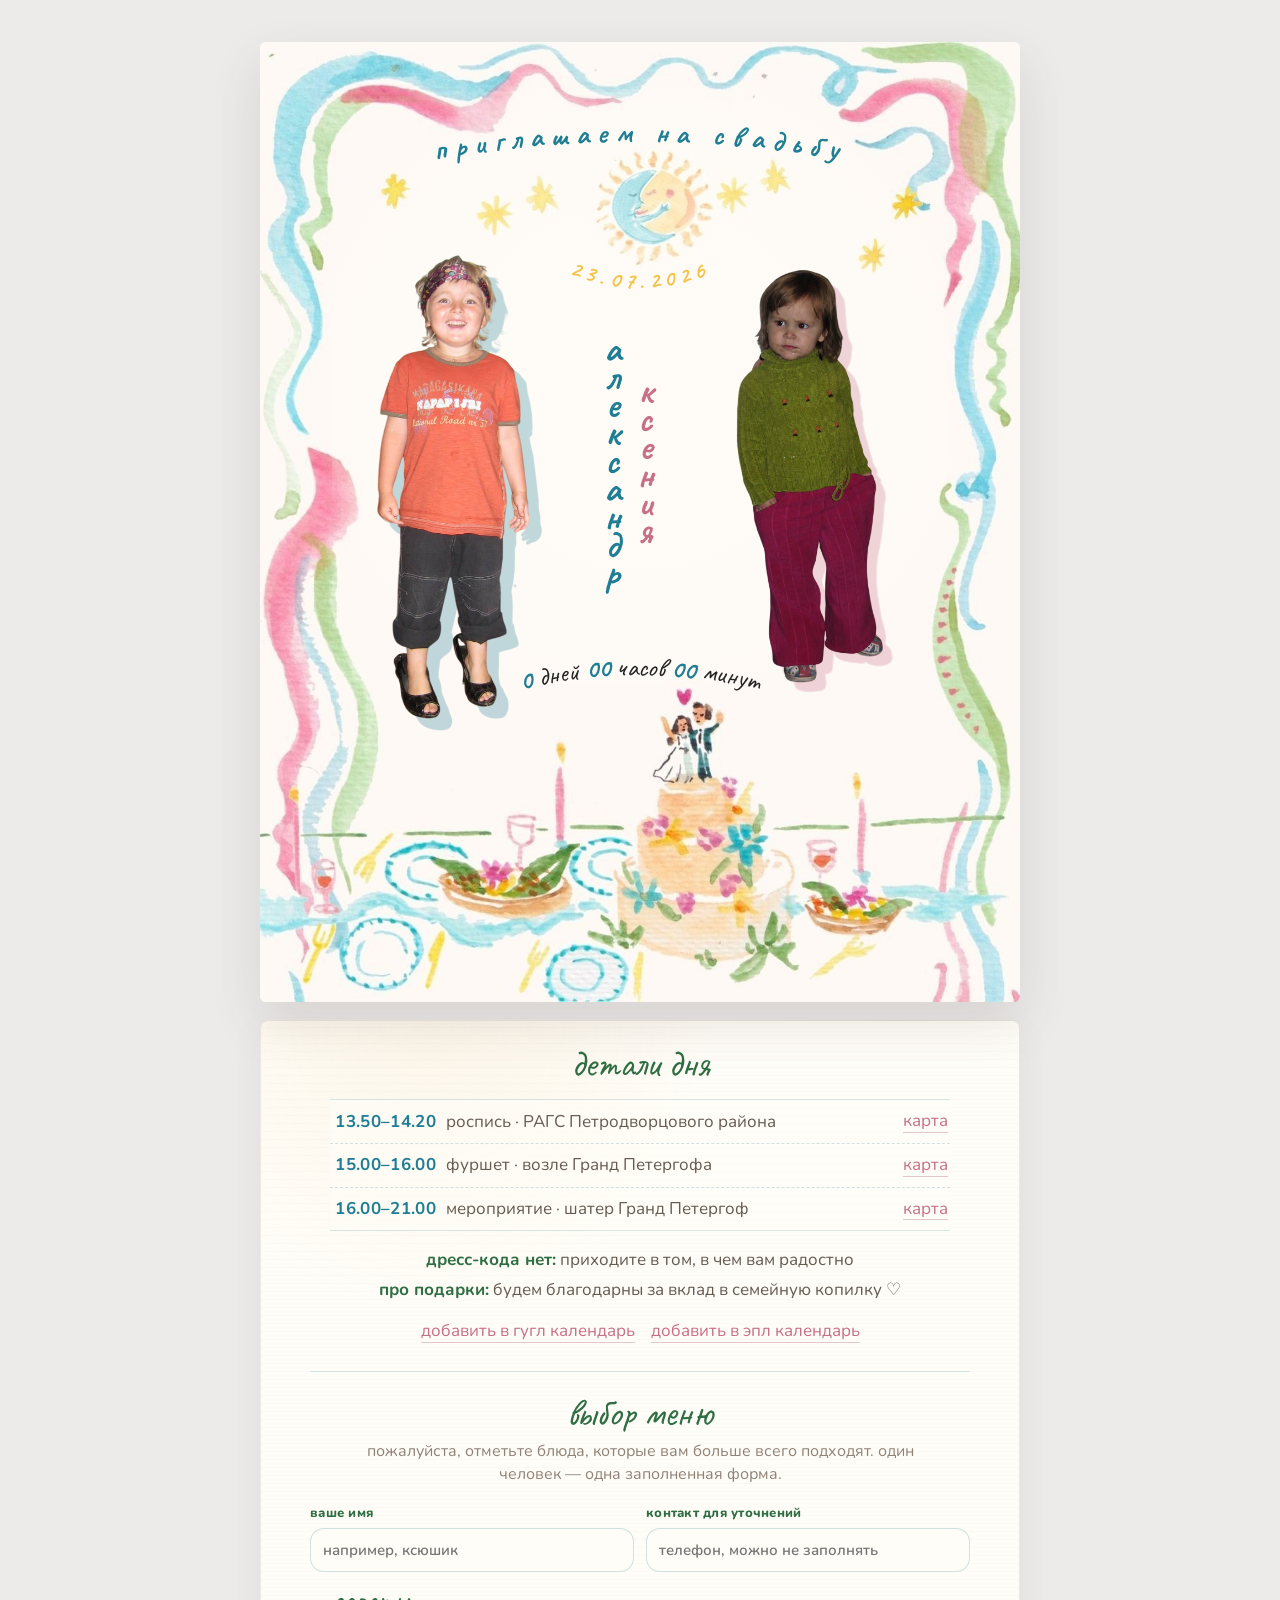
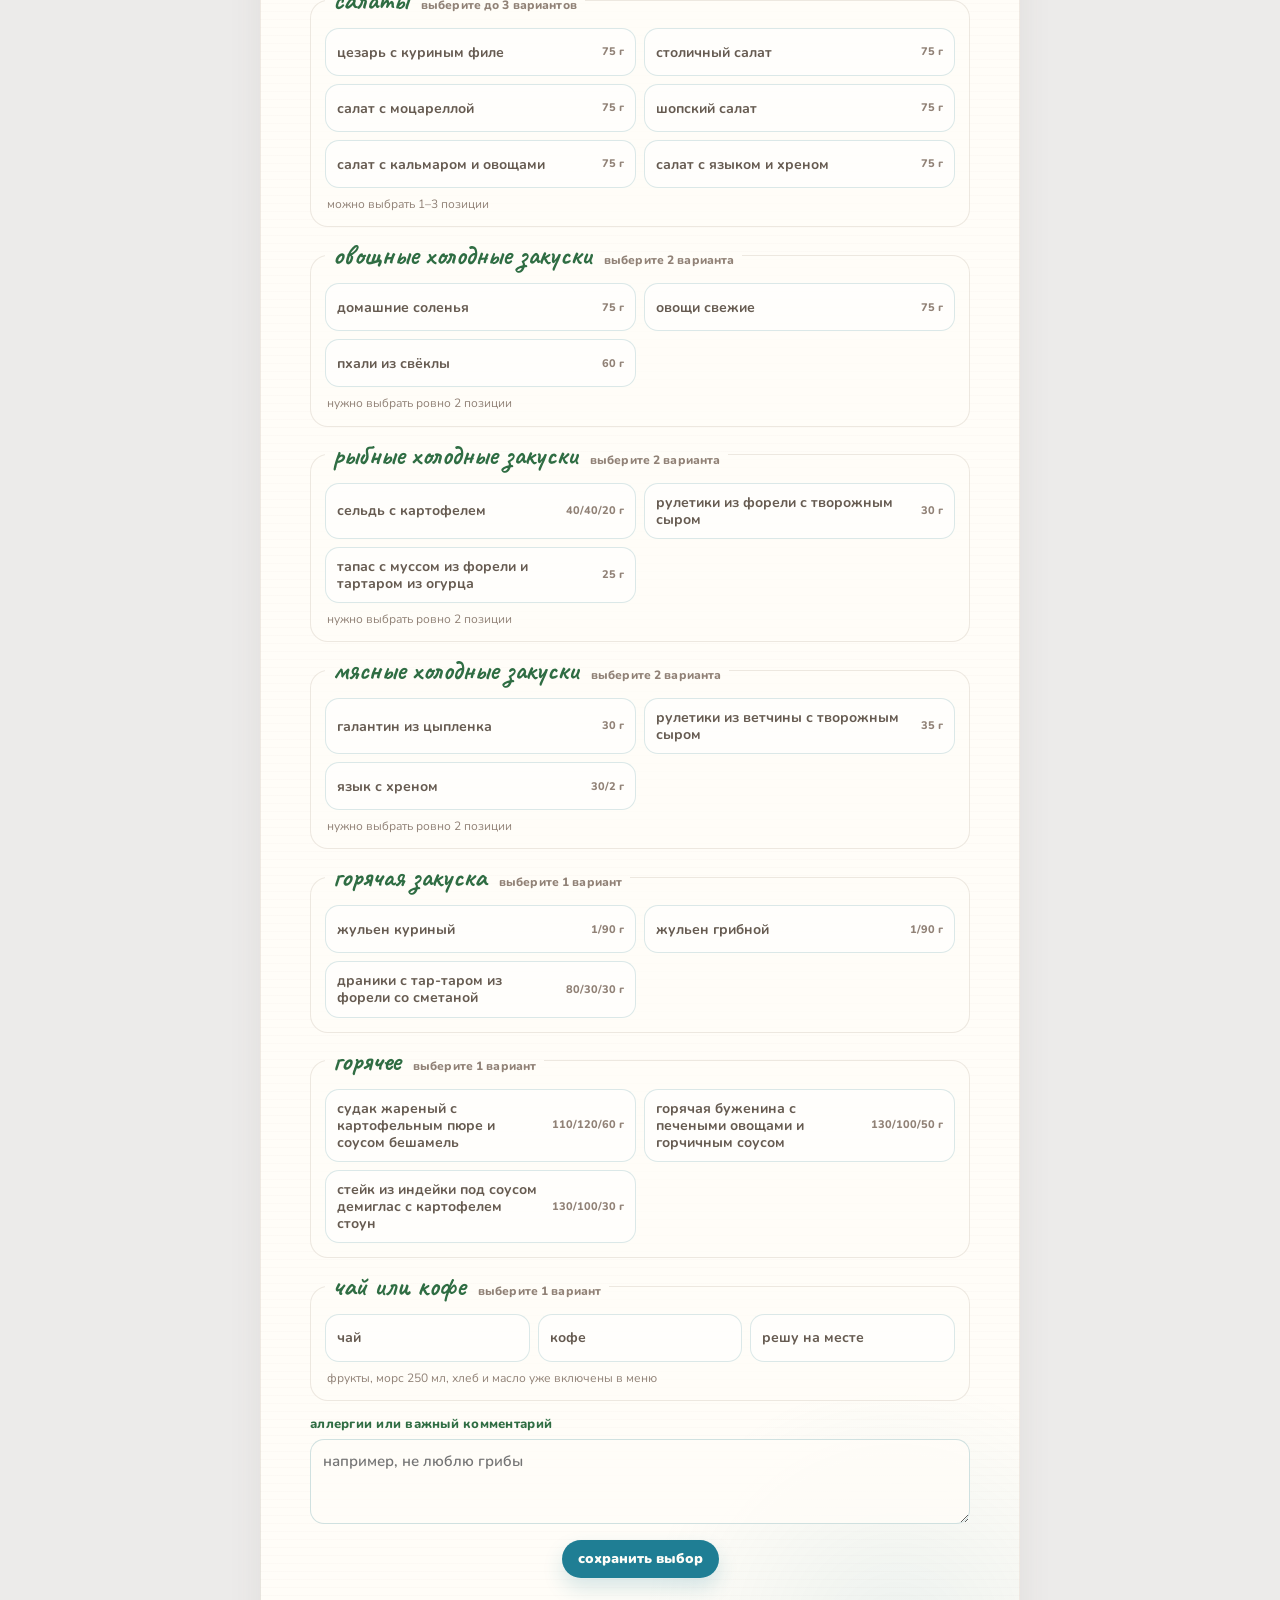
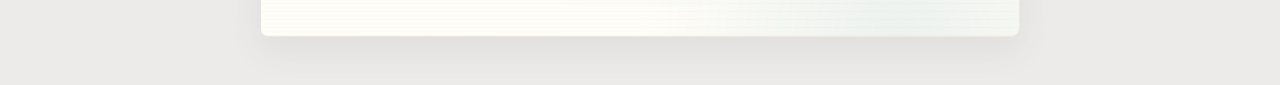
==== commit 2dd3d4ab: "микроизменение в мете" ====
--- a/index.html
+++ b/index.html
@@ -5,7 +5,7 @@
     <meta name="viewport" content="width=device-width, initial-scale=1" />
     <meta name="theme-color" content="#f6f2ee" />
     <title>ксюшичка и сашечка</title>
-    <meta name="description" content="Свадебное приглашение Ксении и Александра — 23.07.2026" />
+    <meta name="description" content="cвадебное приглашение ксении и александра на 23.07.2026" />
 
     <link rel="icon" href="assets/favicon.ico" sizes="any" />
     <link rel="icon" type="image/png" sizes="32x32" href="assets/favicon-32x32.png" />
@@ -94,7 +94,15 @@
         <p><b>про подарки:</b> будем благодарны за вклад в семейную копилку ♡</p>
       </div>
 
-      <a class="calendar" href="wedding.ics" download>добавить в календарь</a>
+      <div class="calendar-actions" aria-label="Добавление свадьбы в календарь">
+          <a class="calendar" id="googleCalendarLink" href="#" target="_blank" rel="noopener">
+              добавить в гугл календарь
+          </a>
+
+          <a class="calendar" href="wedding.ics" type="text/calendar">
+              добавить в эпл календарь
+          </a>
+      </div>
 
       <section class="menu-card" aria-label="Выбор меню для гостей">
         <p class="below-title menu-title">выбор меню</p>
--- a/styles.css
+++ b/styles.css
@@ -388,7 +388,7 @@
   .person { padding-top: 18px; }
   .groom { margin-right: -44px; }
   .bride { margin-left: -44px; }
-  .vertical-name { min-height: clamp(238px, 46vw, 304px); }
+  .vertical-name { min-height: clamp(238px, 46vw, 304px);  letter-spacing: 0em;}
   .countdown-wrap { margin-top: 2px; }
   .arc-countdown { height: 68px; }
   .arc-countdown text { font-size: 21px; }
@@ -905,3 +905,22 @@
   }
 }
 
+.calendar-actions {
+    display: flex;
+    flex-wrap: wrap;
+    justify-content: center;
+    gap: 10px 16px;
+    margin-top: 8px;
+}
+
+    .calendar-actions .calendar {
+        padding: 0;
+    }
+
+@media (max-width: 460px) {
+    .calendar-actions {
+        flex-direction: column;
+        align-items: center;
+        gap: 6px;
+    }
+}
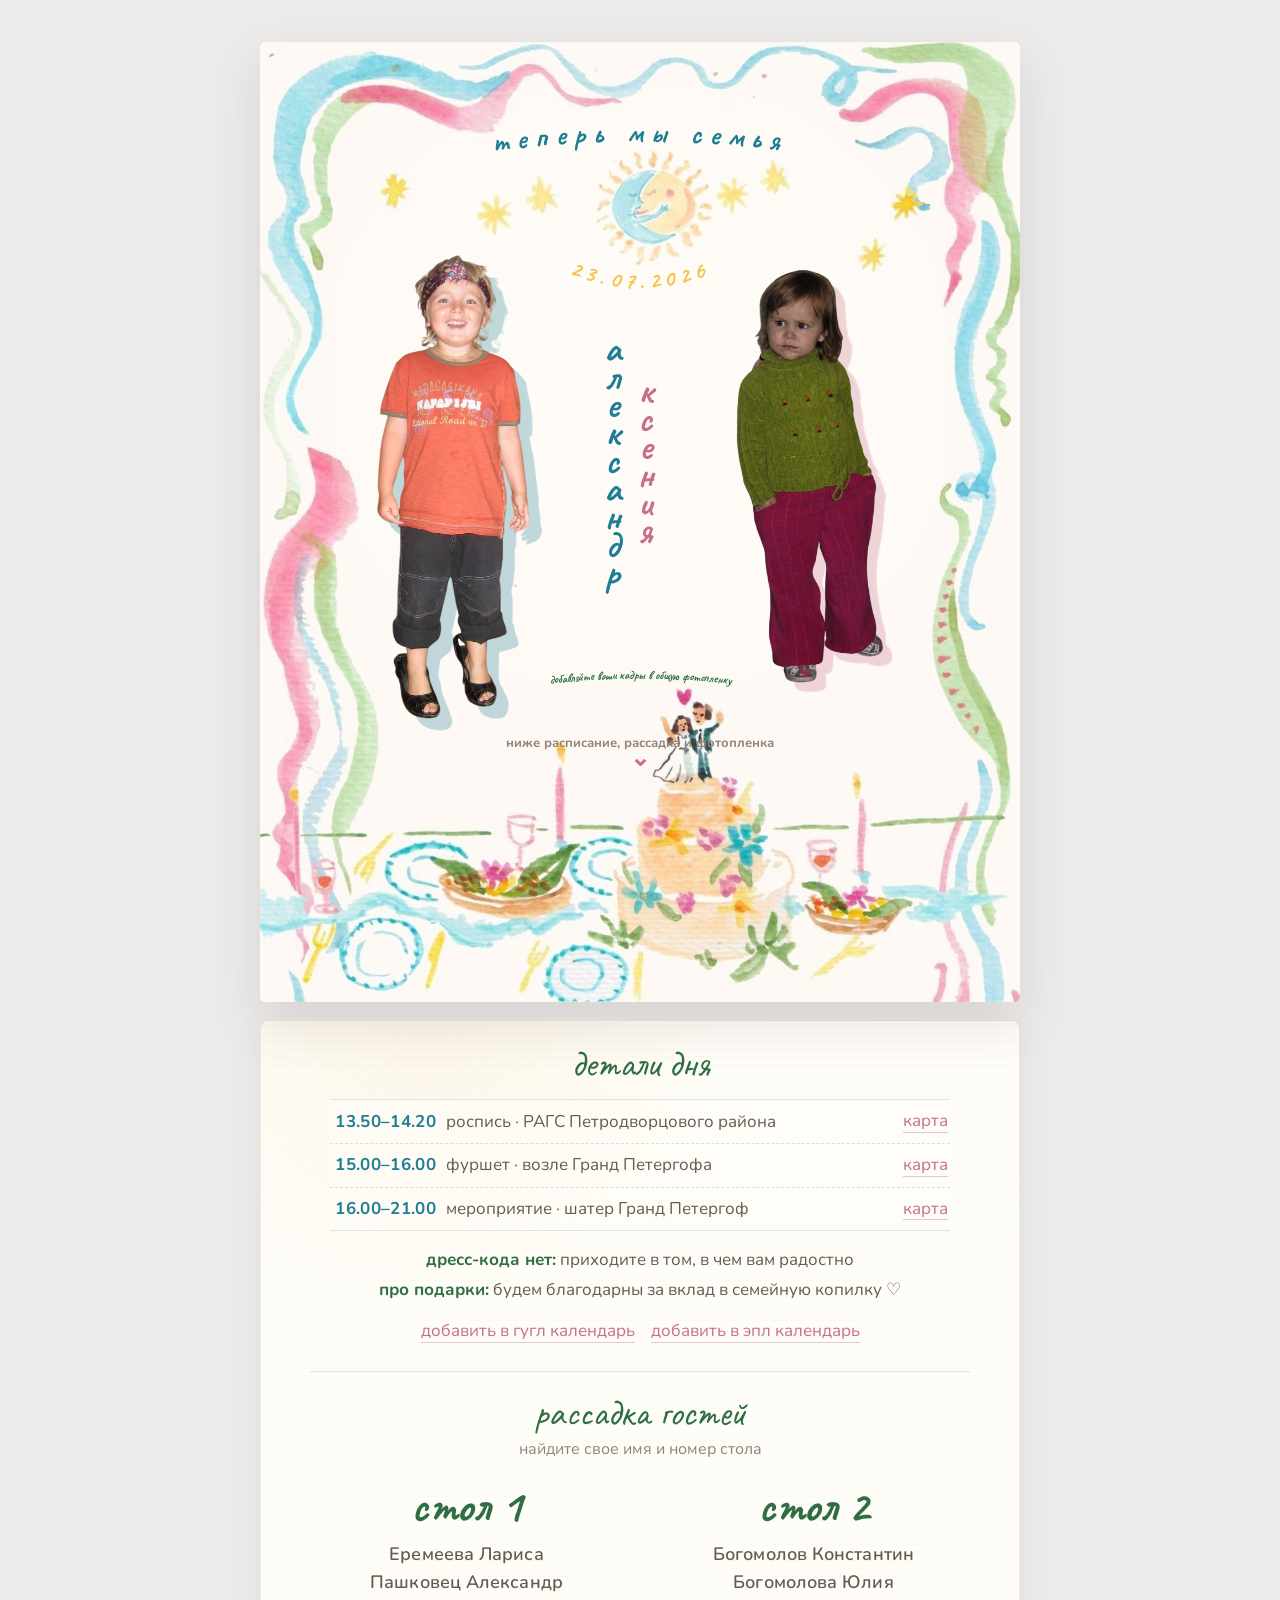
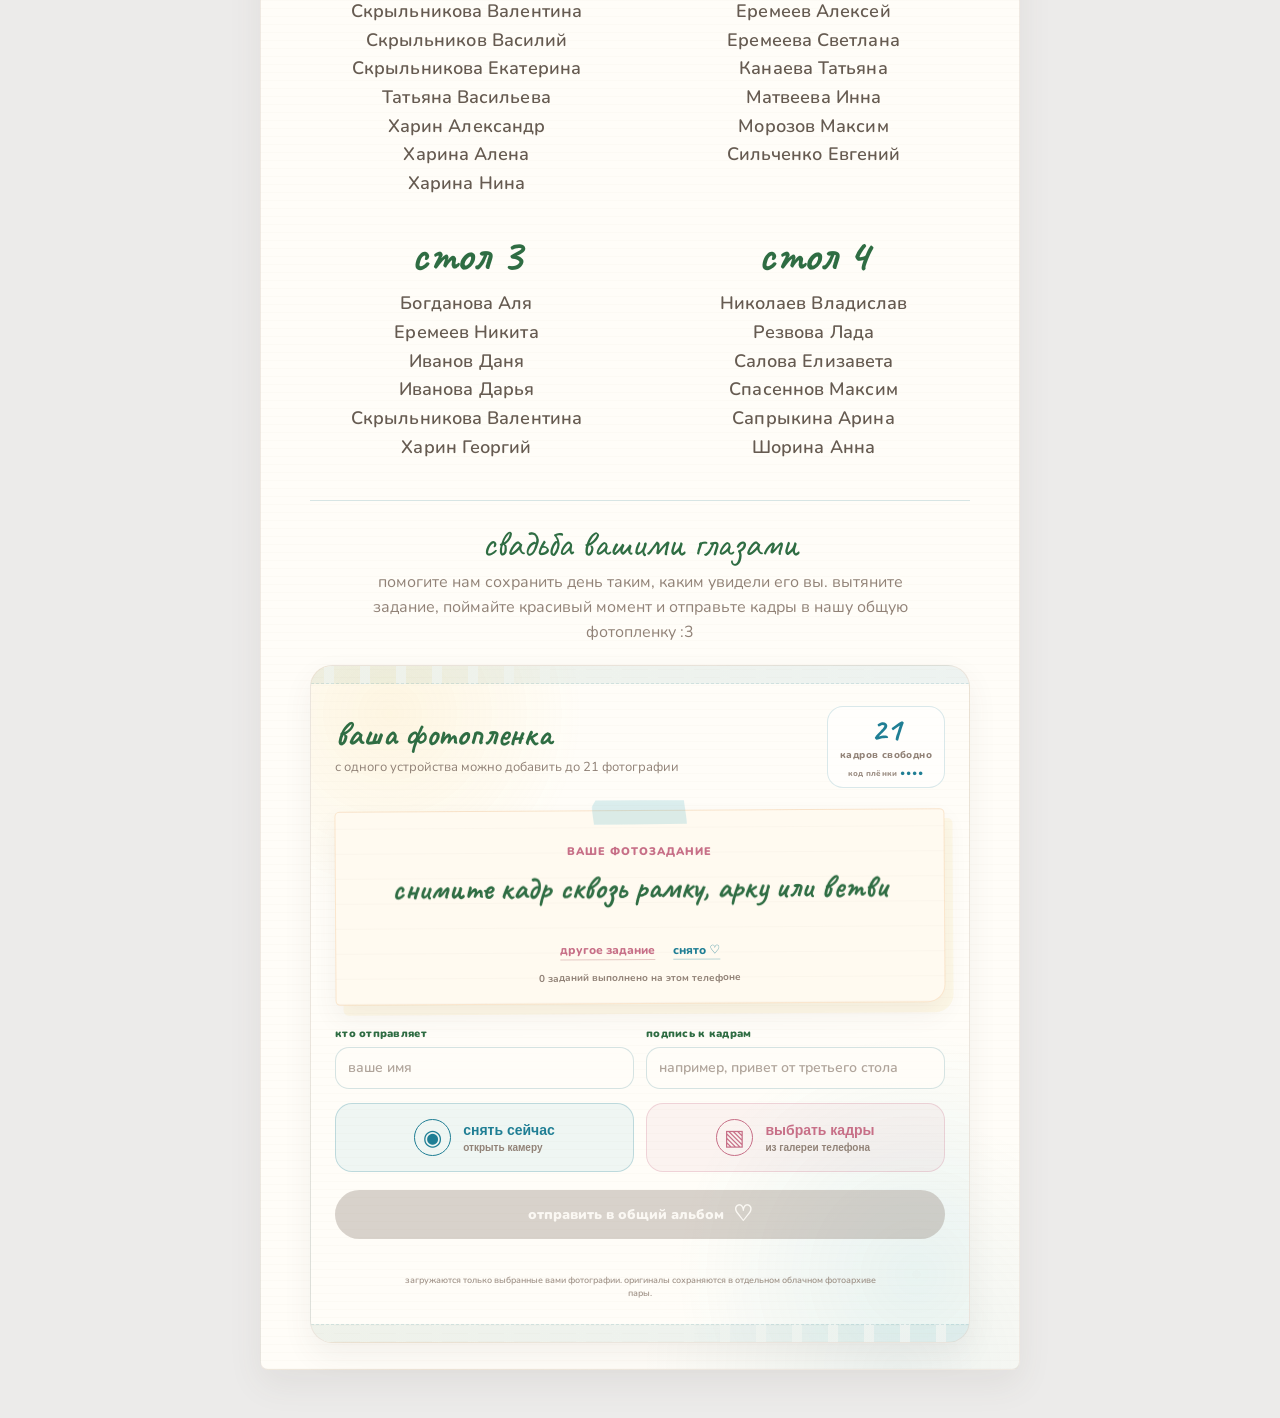
==== commit 7da997bc: "админка+новый сайт" ====
--- a/index.html
+++ b/index.html
@@ -5,7 +5,7 @@
     <meta name="viewport" content="width=device-width, initial-scale=1" />
     <meta name="theme-color" content="#f6f2ee" />
     <title>ксюшичка и сашечка</title>
-    <meta name="description" content="cвадебное приглашение ксении и александра на 23.07.2026" />
+    <meta name="description" content="свадебный день ксении и александра: расписание, рассадка и общая фотопленка" />
 
     <link rel="icon" href="assets/favicon.ico" sizes="any" />
     <link rel="icon" type="image/png" sizes="32x32" href="assets/favicon-32x32.png" />
@@ -17,14 +17,14 @@
 </head>
 <body>
   <main class="page">
-    <article class="invite" aria-label="свадебное приглашение от ксении и александра">
+    <article class="invite" aria-label="свадебный день ксении и александра">
       <div class="invite-bg" aria-hidden="true"></div>
 
       <section class="content" aria-label="Основная информация">
-        <div class="top-copy" aria-label="Приглашение на свадьбу">
-          <svg class="arc-text arc-overline" viewBox="0 0 620 92" role="img" aria-label="приглашаем на свадьбу">
+        <div class="top-copy" aria-label="Статус свадебного дня">
+          <svg class="arc-text arc-overline" viewBox="0 0 620 92" role="img" aria-label="Статус свадебного дня">
             <path id="inviteArc" d="M94 58 Q310 18 526 58" />
-            <text><textPath href="#inviteArc" startOffset="50%" text-anchor="middle">приглашаем на свадьбу</textPath></text>
+            <text><textPath href="#inviteArc" startOffset="50%" text-anchor="middle" data-live-heading>скоро наш день</textPath></text>
           </svg>
         </div>
 
@@ -51,22 +51,23 @@
           </figure>
         </div>
 
-        <div class="countdown-wrap" aria-label="Таймер до свадьбы">
-          <svg class="arc-text arc-countdown" viewBox="0 0 620 120" role="img" aria-label="Таймер до свадьбы">
-            <path id="countdownArc" d="M84 86 Q310 26 536 86" />
+        <div class="day-status-wrap" aria-live="polite">
+          <svg class="arc-text arc-day-status" viewBox="0 0 620 120" role="img" aria-label="Текущий статус свадебного дня">
+            <path id="dayStatusArc" d="M8 90 Q310 8 612 90" />
             <text>
-                <textPath href="#countdownArc" startOffset="50%" text-anchor="middle">
-                    <tspan class="count-value" data-days>0</tspan><tspan class="count-label"> дней </tspan>
-                    <tspan class="count-value" data-hours>00</tspan><tspan class="count-label"> часов </tspan>
-                    <tspan class="count-value" data-minutes>00</tspan><tspan class="count-label"> минут</tspan>
-                </textPath>
+              <textPath href="#dayStatusArc" startOffset="50%" text-anchor="middle" data-live-status>загляните сюда 23 июля</textPath>
             </text>
           </svg>
+
+          <a class="scroll-hint" href="#dayDetails" data-scroll-hint>
+            <span>ниже расписание, рассадка и фотопленка</span>
+            <span class="scroll-hint-arrow" aria-hidden="true">⌄</span>
+          </a>
         </div>
       </section>
     </article>
 
-    <section class="below-info" aria-label="Расписание и детали свадьбы">
+    <section class="below-info" id="dayDetails" aria-label="Расписание и детали свадьбы">
       <p class="below-title">детали дня</p>
 
       <div class="schedule" aria-label="Расписание свадьбы">
@@ -104,108 +105,163 @@
           </a>
       </div>
 
-      <section class="menu-card" aria-label="Выбор меню для гостей">
-        <p class="below-title menu-title">выбор меню</p>
-        <p class="menu-intro">пожалуйста, отметьте блюда, которые вам больше всего подходят. один человек — одна заполненная форма.</p>
-
-        <form class="food-form" id="foodForm" novalidate>
-          <div class="guest-fields">
-            <label class="text-field">
-              <span>ваше имя</span>
-              <input type="text" name="guestName" autocomplete="name" placeholder="например, ксюшик" required />
-            </label>
-
-            <label class="text-field">
-              <span>контакт для уточнений</span>
-              <input type="text" name="guestContact" autocomplete="tel" placeholder="телефон, можно не заполнять" />
-            </label>
-          </div>
-
-          <fieldset class="choice-section" data-choice-group="salads" data-min="1" data-max="3" data-label="салаты">
-            <legend>салаты <span>выберите до 3 вариантов</span></legend>
-            <div class="choice-grid">
-              <label class="choice-pill"><input type="checkbox" name="salads" value="цезарь с куриным филе"><span>цезарь с куриным филе <small>75 г</small></span></label>
-              <label class="choice-pill"><input type="checkbox" name="salads" value="столичный салат"><span>столичный салат <small>75 г</small></span></label>
-              <label class="choice-pill"><input type="checkbox" name="salads" value="салат с моцареллой"><span>салат с моцареллой <small>75 г</small></span></label>
-              <label class="choice-pill"><input type="checkbox" name="salads" value="шопский салат"><span>шопский салат <small>75 г</small></span></label>
-              <label class="choice-pill"><input type="checkbox" name="salads" value="салат с кальмаром и овощами"><span>салат с кальмаром и овощами <small>75 г</small></span></label>
-              <label class="choice-pill"><input type="checkbox" name="salads" value="салат с языком и хреном"><span>салат с языком и хреном <small>75 г</small></span></label>
-            </div>
-            <p class="choice-note" data-choice-note>можно выбрать 1–3 позиции</p>
-          </fieldset>
-
-          <fieldset class="choice-section" data-choice-group="vegetables" data-min="2" data-max="2" data-label="овощные холодные закуски">
-            <legend>овощные холодные закуски <span>выберите 2 варианта</span></legend>
-            <div class="choice-grid">
-              <label class="choice-pill"><input type="checkbox" name="vegetables" value="домашние соленья"><span>домашние соленья <small>75 г</small></span></label>
-              <label class="choice-pill"><input type="checkbox" name="vegetables" value="овощи свежие"><span>овощи свежие <small>75 г</small></span></label>
-              <label class="choice-pill"><input type="checkbox" name="vegetables" value="пхали из свёклы"><span>пхали из свёклы <small>60 г</small></span></label>
-            </div>
-            <p class="choice-note" data-choice-note>нужно выбрать ровно 2 позиции</p>
-          </fieldset>
-
-          <fieldset class="choice-section" data-choice-group="fish" data-min="2" data-max="2" data-label="рыбные холодные закуски">
-            <legend>рыбные холодные закуски <span>выберите 2 варианта</span></legend>
-            <div class="choice-grid">
-              <label class="choice-pill"><input type="checkbox" name="fish" value="сельдь с картофелем"><span>сельдь с картофелем <small>40/40/20 г</small></span></label>
-              <label class="choice-pill"><input type="checkbox" name="fish" value="рулетики из форели с творожным сыром"><span>рулетики из форели с творожным сыром <small>30 г</small></span></label>
-              <label class="choice-pill"><input type="checkbox" name="fish" value="тапас с муссом из форели и тартаром из огурца"><span>тапас с муссом из форели и тартаром из огурца <small>25 г</small></span></label>
-            </div>
-            <p class="choice-note" data-choice-note>нужно выбрать ровно 2 позиции</p>
-          </fieldset>
-
-          <fieldset class="choice-section" data-choice-group="meat" data-min="2" data-max="2" data-label="мясные холодные закуски">
-            <legend>мясные холодные закуски <span>выберите 2 варианта</span></legend>
-            <div class="choice-grid">
-              <label class="choice-pill"><input type="checkbox" name="meat" value="галантин из цыпленка"><span>галантин из цыпленка <small>30 г</small></span></label>
-              <label class="choice-pill"><input type="checkbox" name="meat" value="рулетики из ветчины с творожным сыром"><span>рулетики из ветчины с творожным сыром <small>35 г</small></span></label>
-              <label class="choice-pill"><input type="checkbox" name="meat" value="язык с хреном"><span>язык с хреном <small>30/2 г</small></span></label>
-            </div>
-            <p class="choice-note" data-choice-note>нужно выбрать ровно 2 позиции</p>
-          </fieldset>
-
-          <fieldset class="choice-section radio-section" data-radio-group="hotSnack" data-label="горячая закуска">
-            <legend>горячая закуска <span>выберите 1 вариант</span></legend>
-            <div class="choice-grid">
-              <label class="choice-pill"><input type="radio" name="hotSnack" value="жульен куриный" required><span>жульен куриный <small>1/90 г</small></span></label>
-              <label class="choice-pill"><input type="radio" name="hotSnack" value="жульен грибной"><span>жульен грибной <small>1/90 г</small></span></label>
-              <label class="choice-pill"><input type="radio" name="hotSnack" value="драники с тар-таром из форели со сметаной"><span>драники с тар-таром из форели со сметаной <small>80/30/30 г</small></span></label>
-            </div>
-          </fieldset>
-
-          <fieldset class="choice-section radio-section" data-radio-group="mainCourse" data-label="горячее">
-            <legend>горячее <span>выберите 1 вариант</span></legend>
-            <div class="choice-grid">
-              <label class="choice-pill"><input type="radio" name="mainCourse" value="судак жареный с картофельным пюре и соусом бешамель" required><span>судак жареный с картофельным пюре и соусом бешамель <small>110/120/60 г</small></span></label>
-              <label class="choice-pill"><input type="radio" name="mainCourse" value="горячая буженина с печеными овощами и горчичным соусом"><span>горячая буженина с печеными овощами и горчичным соусом <small>130/100/50 г</small></span></label>
-              <label class="choice-pill"><input type="radio" name="mainCourse" value="стейк из индейки под соусом демиглас с картофелем стоун"><span>стейк из индейки под соусом демиглас с картофелем стоун <small>130/100/30 г</small></span></label>
-            </div>
-          </fieldset>
-
-          <fieldset class="choice-section radio-section" data-radio-group="drink" data-label="чай или кофе">
-            <legend>чай или кофе <span>выберите 1 вариант</span></legend>
-            <div class="choice-grid compact-grid">
-              <label class="choice-pill"><input type="radio" name="drink" value="чай" required><span>чай</span></label>
-              <label class="choice-pill"><input type="radio" name="drink" value="кофе"><span>кофе</span></label>
-              <label class="choice-pill"><input type="radio" name="drink" value="решу на месте"><span>решу на месте</span></label>
-            </div>
-            <p class="choice-note">фрукты, морс 250 мл, хлеб и масло уже включены в меню</p>
-          </fieldset>
-
-          <label class="text-field full-field">
-            <span>аллергии или важный комментарий</span>
-            <textarea name="comment" rows="3" placeholder="например, не люблю грибы"></textarea>
-          </label>
-
-          <div class="form-actions">
-            <button class="save-button" type="submit">сохранить выбор</button>
-          </div>
-
-          <p class="form-status" data-form-status aria-live="polite"></p>
-        </form>
+      <section class="seating-card" aria-labelledby="seatingTitle">
+        <p class="below-title seating-title" id="seatingTitle">рассадка гостей</p>
+        <p class="seating-intro">найдите свое имя и номер стола</p>
+
+        <div class="seating-grid">
+          <article class="guest-table" aria-labelledby="table1Title">
+            <h2 id="table1Title">стол 1</h2>
+            <ul>
+              <li>Еремеева Лариса</li>
+              <li>Пашковец Александр</li>
+              <li>Скрыльникова Валентина</li>
+              <li>Скрыльников Василий</li>
+              <li>Скрыльникова Екатерина</li>
+              <li>Татьяна Васильева</li>
+              <li>Харин Александр</li>
+              <li>Харина Алена</li>
+              <li>Харина Нина</li>
+            </ul>
+          </article>
+
+          <article class="guest-table" aria-labelledby="table2Title">
+            <h2 id="table2Title">стол 2</h2>
+            <ul>
+              <li>Богомолов Константин</li>
+              <li>Богомолова Юлия</li>
+              <li>Еремеев Алексей</li>
+              <li>Еремеева Светлана</li>
+              <li>Канаева Татьяна</li>
+              <li>Матвеева Инна</li>
+              <li>Морозов Максим</li>
+              <li>Сильченко Евгений</li>
+            </ul>
+          </article>
+
+          <article class="guest-table" aria-labelledby="table3Title">
+            <h2 id="table3Title">стол 3</h2>
+            <ul>
+              <li>Богданова Аля</li>
+              <li>Еремеев Никита</li>
+              <li>Иванов Даня</li>
+              <li>Иванова Дарья</li>
+              <li>Скрыльникова Валентина</li>
+              <li>Харин Георгий</li>
+            </ul>
+          </article>
+
+          <article class="guest-table" aria-labelledby="table4Title">
+            <h2 id="table4Title">стол 4</h2>
+            <ul>
+              <li>Николаев Владислав</li>
+              <li>Резвова Лада</li>
+              <li>Салова Елизавета</li>
+              <li>Спасеннов Максим</li>
+              <li>Сапрыкина Арина</li>
+              <li>Шорина Анна</li>
+            </ul>
+          </article>
+        </div>
+      </section>
+
+      <section class="photo-card" id="guestPhotos" aria-labelledby="guestPhotosTitle">
+        <p class="below-title photo-title" id="guestPhotosTitle">свадьба вашими глазами</p>
+        <p class="photo-intro">помогите нам сохранить день таким, каким увидели его вы. вытяните задание, поймайте красивый момент и отправьте кадры в нашу общую фотопленку :3</p>
+
+        <div class="film-card">
+          <div class="film-strip film-strip-top" aria-hidden="true"></div>
+
+          <div class="film-heading">
+            <div>
+              <span class="film-eyebrow">ваша фотопленка</span>
+              <p class="film-copy">с одного устройства можно добавить до 21 фотографии</p>
+            </div>
+            <div class="film-counter" aria-live="polite">
+              <strong data-film-left>21</strong>
+              <span>кадров свободно</span>
+              <small class="film-device-code">код плёнки <b data-device-code>••••</b></small>
+            </div>
+          </div>
+
+          <article class="photo-mission" aria-label="Случайное фотозадание">
+            <span class="mission-tape" aria-hidden="true"></span>
+            <span class="mission-label">ваше фотозадание</span>
+            <p class="mission-text" data-photo-mission></p>
+            <div class="mission-controls">
+              <button class="text-button" type="button" data-new-mission>другое задание</button>
+              <button class="text-button mission-done-button" type="button" data-mission-done>снято ♡</button>
+            </div>
+            <p class="mission-progress"><span data-missions-completed>0</span> заданий выполнено на этом телефоне</p>
+          </article>
+
+          <div class="photo-upload-panel">
+            <div class="photo-guest-fields">
+              <label class="photo-field">
+                <span>кто отправляет</span>
+                <input type="text" data-photo-guest-name autocomplete="name" maxlength="80" placeholder="ваше имя" />
+              </label>
+              <label class="photo-field">
+                <span>подпись к кадрам</span>
+                <input type="text" data-photo-note maxlength="140" placeholder="например, привет от третьего стола" />
+              </label>
+            </div>
+
+            <section class="film-refill" data-film-refill hidden aria-labelledby="filmRefillTitle">
+              <span class="film-refill-tape" aria-hidden="true"></span>
+              <p class="film-refill-title" id="filmRefillTitle">плёнка закончилась ♡</p>
+              <p class="film-refill-copy">ваши кадры уже в общем альбоме. чтобы продолжить, покажите организатору код <b data-refill-device-code>••••</b> или активируйте дополнительную плёнку.</p>
+              <div class="film-refill-actions">
+                <button class="text-button" type="button" data-check-refill>проверить новую плёнку</button>
+                <button class="text-button" type="button" data-toggle-redeem>у меня есть код</button>
+              </div>
+              <form class="film-code-form" data-film-code-form hidden>
+                <label>
+                  <span>код дополнительной плёнки</span>
+                  <input type="text" data-film-code-input inputmode="text" autocomplete="off" maxlength="20" placeholder="FILM-AB12CD" />
+                </label>
+                <button type="submit">зарядить плёнку</button>
+              </form>
+              <p class="film-refill-status" data-film-refill-status aria-live="polite"></p>
+            </section>
+
+            <div class="photo-picker-actions">
+              <button class="photo-picker-button" type="button" data-open-camera>
+                <span class="photo-picker-icon" aria-hidden="true">◉</span>
+                <span><b>снять сейчас</b><small>открыть камеру</small></span>
+              </button>
+              <button class="photo-picker-button photo-picker-button-alt" type="button" data-open-gallery>
+                <span class="photo-picker-icon" aria-hidden="true">▧</span>
+                <span><b>выбрать кадры</b><small>из галереи телефона</small></span>
+              </button>
+            </div>
+
+            <input class="visually-hidden" type="file" accept="image/*,.heic,.heif" capture="environment" data-camera-input />
+            <input class="visually-hidden" type="file" accept="image/*,.heic,.heif" multiple data-gallery-input />
+
+            <div class="photo-selection" data-photo-selection hidden>
+              <div class="photo-selection-heading">
+                <span>выбранные кадры</span>
+                <button class="text-button clear-photos-button" type="button" data-clear-photos>убрать все</button>
+              </div>
+              <div class="polaroid-grid" data-photo-preview></div>
+            </div>
+
+            <button class="photo-upload-button" type="button" data-upload-photos disabled>
+              <span data-upload-button-text>отправить в общий альбом</span>
+              <span class="upload-button-heart" aria-hidden="true">♡</span>
+            </button>
+
+            <p class="photo-upload-status" data-photo-upload-status aria-live="polite"></p>
+            <p class="photo-privacy-note">загружаются только выбранные вами фотографии. оригиналы сохраняются в отдельном облачном фотоархиве пары.</p>
+          </div>
+
+          <div class="film-strip film-strip-bottom" aria-hidden="true"></div>
+        </div>
       </section>
     </section>
   </main>
+  <script src="config.js"></script>
   <script src="script.js"></script>
 </body>
 </html>
--- a/styles.css
+++ b/styles.css
@@ -1,4 +1,4 @@
-﻿@import url("https://fonts.googleapis.com/css2?family=Caveat:wght@500;600;700&family=Nunito:wght@300;400;500;600;700;800;900&display=swap");
+@import url("https://fonts.googleapis.com/css2?family=Caveat:wght@500;600;700&family=Nunito:wght@300;400;500;600;700;800;900&display=swap");
 
 :root {
   --page: #ecebea;
@@ -245,30 +245,76 @@
     margin-left: -25px;
 }
 
-.countdown-wrap {
+.day-status-wrap {
   width: min(100%, 620px);
   margin: clamp(-2px, .7vw, 8px) 0 0;
-}
-
-.arc-countdown {
-  height: clamp(70px, 10vw, 60px);
-}
-
-.arc-countdown text {
+  text-align: center;
+}
+
+.arc-day-status {
+  height: clamp(70px, 10vw, 88px);
+}
+
+.arc-day-status text {
+  fill: var(--green-deep);
+  stroke: rgba(255, 253, 248, .72);
+  stroke-width: 2px;
   font-family: "Caveat", "Segoe Print", cursive;
-  font-size: clamp(45px, 2.75vw, 28px);
+  font-size: clamp(20px, 3vw, 28px);
   font-weight: 700;
-  letter-spacing: .01em;
-}
-
-.arc-countdown .count-value {
-  fill: var(--aqua-deep);
-  font-weight: 900;
-}
-
-.arc-countdown .count-label {
-  fill: #242424;
-  font-weight: 400;
+  letter-spacing: .015em;
+  paint-order: stroke fill;
+}
+
+.arc-day-status textPath.is-long {
+  font-size: clamp(16px, 2.15vw, 21px);
+  letter-spacing: 0;
+}
+
+.arc-day-status textPath.is-very-long {
+  font-size: clamp(14px, 1.7vw, 16.5px);
+  letter-spacing: -0.012em;
+}
+
+.scroll-hint {
+  width: fit-content;
+  max-width: 90%;
+  margin: -3px auto 0;
+  display: inline-flex;
+  flex-direction: column;
+  align-items: center;
+  gap: 0;
+  color: var(--muted);
+  font-size: clamp(11px, 1.55vw, 13px);
+  font-weight: 700;
+  line-height: 1.25;
+  text-decoration: none;
+  transition: opacity .35s ease, transform .35s ease;
+}
+
+.scroll-hint:hover,
+.scroll-hint:focus-visible {
+  color: var(--aqua-deep);
+  outline: none;
+}
+
+.scroll-hint-arrow {
+  color: var(--rose);
+  font-family: "Caveat", "Segoe Print", cursive;
+  font-size: 24px;
+  line-height: .65;
+  animation: scrollHintFloat 1.8s ease-in-out infinite;
+}
+
+.scroll-hint.is-hidden {
+  opacity: 0;
+  transform: translateY(6px);
+  pointer-events: none;
+}
+
+@keyframes scrollHintFloat {
+  0%, 100% { transform: translateY(0); }
+  50% { transform: translateY(4px); }
 }
 
 .below-info {
@@ -389,9 +435,10 @@
   .groom { margin-right: -44px; }
   .bride { margin-left: -44px; }
   .vertical-name { min-height: clamp(238px, 46vw, 304px);  letter-spacing: 0em;}
-  .countdown-wrap { margin-top: 2px; }
-  .arc-countdown { height: 68px; }
-  .arc-countdown text { font-size: 21px; }
+  .day-status-wrap { margin-top: 2px; }
+  .arc-day-status { height: 72px; }
+  .arc-day-status text { font-size: 22px; }
+  .scroll-hint { font-size: 12px; }
 }
 
 @media (max-width: 520px) {
@@ -550,25 +597,48 @@
     letter-spacing: -0.5em;
   }
 
-  .countdown-wrap {
+  .day-status-wrap {
     position: absolute;
     top: 48.3%;
-    left: 15%;
-    right: 15%;
+    left: 10%;
+    right: 10%;
     width: auto;
     margin: 0;
     z-index: 6;
-  }
-
-  .arc-countdown {
+    transform: translateY(95px);
+  }
+
+  .arc-day-status {
     width: 100%;
     height: 62px;
-    transform: translateY(95px) translateX(10px);
-  }
-
-  .arc-countdown text {
-    font-size: clamp(42px, 6.1vw, 26px);
-    letter-spacing: .005em;
+    transform: translateX(8px);
+  }
+
+  .arc-day-status text {
+    font-size: 20px;
+    letter-spacing: 0;
+    stroke-width: 1.5px;
+  }
+
+  .arc-day-status textPath.is-long {
+    font-size: 14.5px;
+    letter-spacing: 0;
+  }
+
+  .arc-day-status textPath.is-very-long {
+    font-size: 12.5px;
+    letter-spacing: -0.012em;
+  }
+
+  .scroll-hint {
+    max-width: 240px;
+    margin-top: -2px;
+    font-size: 11px;
+    line-height: 1.2;
+  }
+
+  .scroll-hint-arrow {
+    font-size: 22px;
   }
 
   .line-item {
@@ -594,316 +664,6 @@
 }
 
 
-.menu-card {
-  width: min(100%, 660px);
-  margin: 28px auto 0;
-  padding-top: 22px;
-  border-top: 1px solid var(--line);
-}
-
-.menu-title {
-  margin-bottom: 8px;
-}
-
-.menu-intro {
-  width: min(100%, 560px);
-  margin: 0 auto 18px;
-  color: var(--muted);
-  font-size: clamp(14px, 1.9vw, 16px);
-  line-height: 1.45;
-}
-
-.food-form {
-  text-align: left;
-}
-
-.guest-fields {
-  display: grid;
-  grid-template-columns: repeat(2, minmax(0, 1fr));
-  gap: 12px;
-  margin-bottom: 14px;
-}
-
-.text-field {
-  display: grid;
-  gap: 6px;
-  color: var(--green-deep);
-  font-size: 13px;
-  font-weight: 800;
-  letter-spacing: .02em;
-  text-transform: lowercase;
-}
-
-.text-field input,
-.text-field textarea {
-  width: 100%;
-  border: 1px solid rgba(75, 143, 154, .26);
-  border-radius: 14px;
-  background: rgba(255, 253, 248, .82);
-  color: var(--text);
-  font: 600 15px/1.35 "Nunito", system-ui, sans-serif;
-  padding: 11px 12px;
-  outline: none;
-  transition: border-color .18s ease, box-shadow .18s ease, background .18s ease;
-}
-
-.text-field textarea {
-  resize: vertical;
-  min-height: 82px;
-}
-
-.text-field input:focus,
-.text-field textarea:focus {
-  border-color: rgba(31, 126, 148, .55);
-  background: rgba(255, 253, 248, .98);
-  box-shadow: 0 0 0 4px rgba(57, 168, 186, .10);
-}
-
-.full-field {
-  margin-top: 14px;
-}
-
-.choice-section {
-  margin: 14px 0;
-  padding: 14px;
-  border: 1px solid rgba(145, 120, 100, .16);
-  border-radius: 18px;
-  background: rgba(255, 253, 248, .64);
-}
-
-.choice-section legend {
-  padding: 0 8px;
-  color: var(--green-deep);
-  font-family: "Caveat", "Segoe Print", cursive;
-  font-size: clamp(22px, 3.2vw, 28px);
-  font-weight: 700;
-  line-height: 1;
-}
-
-.choice-section legend span {
-  display: inline-block;
-  margin-left: 6px;
-  color: var(--muted);
-  font-family: "Nunito", system-ui, sans-serif;
-  font-size: 12px;
-  font-weight: 800;
-  letter-spacing: .01em;
-}
-
-.choice-grid {
-  display: grid;
-  grid-template-columns: repeat(2, minmax(0, 1fr));
-  gap: 8px;
-}
-
-.compact-grid {
-  grid-template-columns: repeat(3, minmax(0, 1fr));
-}
-
-.choice-pill {
-  position: relative;
-  min-height: 48px;
-  display: flex;
-  align-items: stretch;
-  cursor: pointer;
-}
-
-.choice-pill input {
-  position: absolute;
-  opacity: 0;
-  pointer-events: none;
-}
-
-.choice-pill span {
-  width: 100%;
-  display: flex;
-  align-items: center;
-  justify-content: space-between;
-  gap: 8px;
-  padding: 10px 11px;
-  border: 1px solid rgba(75, 143, 154, .20);
-  border-radius: 14px;
-  background: rgba(255, 255, 255, .52);
-  color: var(--text);
-  font-size: 14px;
-  font-weight: 700;
-  line-height: 1.22;
-  transition: transform .18s ease, border-color .18s ease, background .18s ease, box-shadow .18s ease;
-}
-
-.choice-pill small {
-  flex: 0 0 auto;
-  color: var(--muted);
-  font-size: 11px;
-  font-weight: 800;
-  white-space: nowrap;
-}
-
-.choice-pill:hover span,
-.choice-pill input:focus-visible + span {
-  border-color: rgba(31, 126, 148, .42);
-  box-shadow: 0 7px 18px rgba(92, 73, 65, .07);
-  transform: translateY(-1px);
-}
-
-.choice-pill input:checked + span {
-  border-color: rgba(31, 126, 148, .56);
-  background: rgba(57, 168, 186, .10);
-  box-shadow: inset 0 0 0 1px rgba(31, 126, 148, .12);
-}
-
-.choice-pill input:checked + span::before {
-  content: "♡";
-  flex: 0 0 auto;
-  color: var(--rose);
-  font-family: "Caveat", "Segoe Print", cursive;
-  font-size: 20px;
-  line-height: 1;
-}
-
-.compact-grid .choice-pill span {
-    justify-content: flex-start;
-    text-align: left;
-}
-
-.compact-grid .choice-pill input:checked + span {
-    position: relative;
-    justify-content: center;
-    text-align: center;
-    padding-left: 34px;
-    padding-right: 34px;
-}
-
-    .compact-grid .choice-pill input:checked + span::before {
-        position: absolute;
-        left: 12px;
-        top: 50%;
-        transform: translateY(-50%);
-    }
-
-.radio-section .choice-pill input:checked + span {
-  background: rgba(199, 111, 135, .10);
-  border-color: rgba(199, 111, 135, .46);
-}
-
-.choice-note {
-  margin: 8px 2px 0;
-  color: var(--muted);
-  font-size: 12px;
-  line-height: 1.35;
-}
-
-.choice-note.is-error,
-.form-status.is-error {
-  color: #a74747;
-}
-
-.form-status.is-success {
-  color: var(--green-deep);
-}
-
-.form-actions {
-  display: flex;
-  flex-wrap: wrap;
-  justify-content: center;
-  gap: 10px;
-  margin-top: 16px;
-}
-
-.save-button,
-.light-button {
-  appearance: none;
-  border: 0;
-  border-radius: 999px;
-  cursor: pointer;
-  font-family: "Nunito", system-ui, sans-serif;
-  font-size: 14px;
-  font-weight: 900;
-  line-height: 1;
-  padding: 12px 16px;
-  transition: transform .18s ease, box-shadow .18s ease, background .18s ease;
-}
-
-.save-button {
-  background: var(--aqua-deep);
-  color: #fffdf8;
-  box-shadow: 0 10px 20px rgba(31, 126, 148, .18);
-}
-
-.light-button {
-  background: rgba(255, 253, 248, .88);
-  color: var(--rose);
-  border: 1px solid rgba(199, 111, 135, .28);
-}
-
-.save-button:hover,
-.save-button:focus-visible,
-.light-button:hover,
-.light-button:focus-visible {
-  transform: translateY(-1px);
-  box-shadow: 0 10px 20px rgba(92, 73, 65, .10);
-  outline: none;
-}
-
-.form-status {
-  min-height: 20px;
-  margin: 12px auto 0;
-  text-align: center;
-  font-size: 13px;
-  font-weight: 800;
-  line-height: 1.35;
-}
-
-.selection-summary {
-  width: 100%;
-  margin: 12px 0 0;
-  padding: 12px;
-  border: 1px dashed rgba(75, 143, 154, .28);
-  border-radius: 14px;
-  background: rgba(255, 253, 248, .74);
-  color: var(--text);
-  font: 600 13px/1.45 "Nunito", system-ui, sans-serif;
-  white-space: pre-wrap;
-  text-align: left;
-}
-
-@media (max-width: 700px) {
-  .guest-fields,
-  .choice-grid,
-  .compact-grid {
-    grid-template-columns: 1fr;
-  }
-
-  .choice-section {
-    padding: 12px 10px;
-  }
-
-  .choice-section legend span {
-    display: block;
-    margin: 4px 0 0;
-  }
-}
-
-@media (max-width: 460px) {
-  .menu-card {
-    margin-top: 24px;
-    padding-top: 18px;
-  }
-
-  .choice-pill span {
-    font-size: 13px;
-  }
-
-  .form-actions {
-    align-items: stretch;
-    flex-direction: column;
-  }
-
-  .save-button,
-  .light-button {
-    width: 100%;
-  }
-}
 
 .calendar-actions {
     display: flex;
@@ -923,4 +683,964 @@
         align-items: center;
         gap: 6px;
     }
-}+}
+
+.seating-card {
+  width: min(100%, 660px);
+  margin: 28px auto 0;
+  padding-top: 22px;
+  border-top: 1px solid var(--line);
+}
+
+.seating-title {
+  margin-bottom: 6px;
+}
+
+.seating-intro {
+  margin: 0 auto 20px;
+  color: var(--muted);
+  font-size: clamp(14px, 1.9vw, 16px);
+  line-height: 1.45;
+}
+
+.seating-grid {
+  display: grid;
+  grid-template-columns: repeat(2, minmax(0, 1fr));
+  gap: 24px 34px;
+  align-items: start;
+}
+
+.guest-table {
+  min-width: 0;
+  padding: 2px 8px 10px;
+  text-align: center;
+}
+
+.guest-table h2 {
+  margin: 0 0 12px;
+  color: var(--green-deep);
+  font-family: "Caveat", "Segoe Print", cursive;
+  font-size: clamp(34px, 5vw, 46px);
+  font-weight: 700;
+  line-height: 1;
+}
+
+.guest-table ul {
+  margin: 0;
+  padding: 0;
+  list-style: none;
+}
+
+.guest-table li {
+  color: var(--text);
+  font-size: clamp(15px, 2vw, 18px);
+  font-weight: 600;
+  line-height: 1.48;
+  letter-spacing: .005em;
+  overflow-wrap: anywhere;
+}
+
+.guest-table li + li {
+  margin-top: 2px;
+}
+
+@media (max-width: 600px) {
+  .seating-card {
+    margin-top: 24px;
+    padding-top: 18px;
+  }
+
+  .seating-grid {
+    grid-template-columns: 1fr;
+    gap: 24px;
+  }
+
+  .guest-table {
+    padding: 0 4px;
+  }
+
+  .guest-table h2 {
+    margin-bottom: 10px;
+  }
+
+  .guest-table li {
+    font-size: 16px;
+  }
+}
+
+
+
+/* Общая фотоплёнка гостей */
+.visually-hidden {
+  position: absolute !important;
+  width: 1px !important;
+  height: 1px !important;
+  padding: 0 !important;
+  margin: -1px !important;
+  overflow: hidden !important;
+  clip: rect(0, 0, 0, 0) !important;
+  white-space: nowrap !important;
+  border: 0 !important;
+}
+
+.photo-card {
+  width: min(100%, 660px);
+  margin: 30px auto 0;
+  padding-top: 24px;
+  border-top: 1px solid var(--line);
+}
+
+.photo-title {
+  margin-bottom: 7px;
+}
+
+.photo-intro {
+  width: min(100%, 590px);
+  margin: 0 auto 20px;
+  color: var(--muted);
+  font-size: clamp(14px, 1.9vw, 16px);
+  line-height: 1.55;
+}
+
+.film-card {
+  position: relative;
+  overflow: hidden;
+  border: 1px solid rgba(145, 120, 100, .18);
+  border-radius: 22px;
+  background:
+    radial-gradient(circle at 12% 7%, rgba(245, 194, 74, .13), transparent 12rem),
+    radial-gradient(circle at 92% 90%, rgba(57, 168, 186, .11), transparent 15rem),
+    repeating-linear-gradient(0deg, rgba(145, 120, 100, .025) 0 1px, transparent 1px 8px),
+    rgba(255, 253, 248, .84);
+  box-shadow: 0 12px 30px rgba(92, 73, 65, .07);
+  text-align: left;
+}
+
+.film-strip {
+  height: 18px;
+  background:
+    linear-gradient(90deg, rgba(47, 109, 67, .08), rgba(31, 126, 148, .08)),
+    repeating-linear-gradient(90deg, transparent 0 13px, rgba(255, 253, 248, .95) 13px 23px, transparent 23px 36px);
+  border-color: rgba(75, 143, 154, .14);
+}
+
+.film-strip-top {
+  border-bottom: 1px dashed rgba(75, 143, 154, .18);
+}
+
+.film-strip-bottom {
+  border-top: 1px dashed rgba(75, 143, 154, .18);
+}
+
+.film-heading {
+  display: flex;
+  align-items: center;
+  justify-content: space-between;
+  gap: 20px;
+  padding: 22px 24px 12px;
+}
+
+.film-eyebrow {
+  display: block;
+  color: var(--green-deep);
+  font-family: "Caveat", "Segoe Print", cursive;
+  font-size: clamp(27px, 4vw, 34px);
+  font-weight: 700;
+  line-height: 1;
+}
+
+.film-copy {
+  margin: 7px 0 0;
+  color: var(--muted);
+  font-size: 13px;
+  line-height: 1.4;
+}
+
+.film-counter {
+  flex: 0 0 auto;
+  min-width: 104px;
+  display: grid;
+  justify-items: center;
+  padding: 9px 12px 8px;
+  border: 1px solid rgba(31, 126, 148, .17);
+  border-radius: 16px;
+  background: rgba(255, 255, 255, .52);
+  color: var(--aqua-deep);
+  text-align: center;
+}
+
+.film-counter strong {
+  font-family: "Caveat", "Segoe Print", cursive;
+  font-size: 33px;
+  font-weight: 700;
+  line-height: .8;
+}
+
+.film-counter span {
+  margin-top: 6px;
+  color: var(--muted);
+  font-size: 10px;
+  font-weight: 800;
+  letter-spacing: .04em;
+  text-transform: lowercase;
+}
+
+.photo-mission {
+  position: relative;
+  width: calc(100% - 48px);
+  margin: 10px 24px 22px;
+  padding: 28px 25px 18px;
+  border: 1px solid rgba(232, 140, 47, .18);
+  border-radius: 5px 5px 18px 5px;
+  background:
+    repeating-linear-gradient(0deg, rgba(145, 120, 100, .035) 0 1px, transparent 1px 25px),
+    #fffaf0;
+  box-shadow: 8px 10px 0 rgba(245, 194, 74, .09), 0 12px 24px rgba(92, 73, 65, .07);
+  transform: rotate(-.35deg);
+  text-align: center;
+}
+
+.mission-tape {
+  position: absolute;
+  top: -12px;
+  left: 50%;
+  width: 96px;
+  height: 27px;
+  transform: translateX(-50%) rotate(1.5deg);
+  background: rgba(57, 168, 186, .18);
+  box-shadow: inset 0 0 0 1px rgba(255, 255, 255, .25);
+  clip-path: polygon(4% 9%, 96% 0, 100% 88%, 3% 100%, 0 34%);
+}
+
+.mission-label {
+  color: var(--rose);
+  font-size: 11px;
+  font-weight: 900;
+  letter-spacing: .09em;
+  text-transform: uppercase;
+}
+
+.mission-text {
+  min-height: 58px;
+  margin: 10px auto 12px;
+  color: var(--green-deep);
+  font-family: "Caveat", "Segoe Print", cursive;
+  font-size: clamp(25px, 4vw, 32px);
+  font-weight: 700;
+  line-height: 1.08;
+  text-wrap: balance;
+}
+
+.mission-controls {
+  display: flex;
+  flex-wrap: wrap;
+  justify-content: center;
+  gap: 9px 18px;
+}
+
+.text-button {
+  appearance: none;
+  border: 0;
+  border-bottom: 1px solid rgba(183, 114, 121, .36);
+  border-radius: 0;
+  padding: 2px 0;
+  background: transparent;
+  color: var(--rose);
+  cursor: pointer;
+  font: 800 12px/1.2 "Nunito", system-ui, sans-serif;
+}
+
+.text-button:hover,
+.text-button:focus-visible {
+  color: var(--orange);
+  border-bottom-color: rgba(229, 140, 47, .44);
+  outline: none;
+}
+
+.text-button:disabled {
+  opacity: .45;
+  cursor: default;
+}
+
+.mission-done-button {
+  color: var(--aqua-deep);
+  border-bottom-color: rgba(31, 126, 148, .30);
+}
+
+.mission-progress {
+  margin: 12px 0 0;
+  color: var(--muted);
+  font-size: 10px;
+  font-weight: 700;
+  line-height: 1.3;
+}
+
+.photo-mission.mission-refresh .mission-text {
+  animation: missionIn .38s ease both;
+}
+
+.photo-mission.mission-complete {
+  animation: missionComplete .62s ease both;
+}
+
+@keyframes missionIn {
+  from { opacity: 0; transform: translateY(5px); }
+  to { opacity: 1; transform: translateY(0); }
+}
+
+@keyframes missionComplete {
+  0%, 100% { transform: rotate(-.35deg) scale(1); }
+  45% { transform: rotate(.4deg) scale(1.018); box-shadow: 8px 10px 0 rgba(245, 194, 74, .14), 0 15px 28px rgba(92, 73, 65, .10); }
+}
+
+.photo-upload-panel {
+  padding: 0 24px 24px;
+}
+
+.photo-guest-fields {
+  display: grid;
+  grid-template-columns: repeat(2, minmax(0, 1fr));
+  gap: 12px;
+  margin-bottom: 14px;
+}
+
+.photo-field {
+  display: grid;
+  gap: 6px;
+  min-width: 0;
+}
+
+.photo-field > span {
+  color: var(--green-deep);
+  font-size: 11px;
+  font-weight: 900;
+  letter-spacing: .025em;
+}
+
+.photo-field input {
+  width: 100%;
+  min-width: 0;
+  border: 1px solid rgba(75, 143, 154, .23);
+  border-radius: 14px;
+  background: rgba(255, 253, 248, .82);
+  color: var(--text);
+  font: 600 14px/1.3 "Nunito", system-ui, sans-serif;
+  padding: 11px 12px;
+  outline: none;
+  transition: border-color .18s ease, box-shadow .18s ease, background .18s ease;
+}
+
+.photo-field input::placeholder {
+  color: rgba(145, 130, 119, .72);
+}
+
+.photo-field input:focus {
+  border-color: rgba(31, 126, 148, .52);
+  background: #fffdf8;
+  box-shadow: 0 0 0 4px rgba(57, 168, 186, .09);
+}
+
+.photo-picker-actions {
+  display: grid;
+  grid-template-columns: repeat(2, minmax(0, 1fr));
+  gap: 12px;
+}
+
+.photo-picker-button {
+  appearance: none;
+  min-width: 0;
+  min-height: 69px;
+  display: flex;
+  align-items: center;
+  justify-content: center;
+  gap: 12px;
+  padding: 12px 14px;
+  border: 1px solid rgba(31, 126, 148, .24);
+  border-radius: 17px;
+  background: rgba(57, 168, 186, .08);
+  color: var(--aqua-deep);
+  cursor: pointer;
+  text-align: left;
+  transition: transform .18s ease, border-color .18s ease, box-shadow .18s ease, background .18s ease;
+}
+
+.photo-picker-button-alt {
+  border-color: rgba(199, 111, 135, .24);
+  background: rgba(199, 111, 135, .07);
+  color: var(--rose);
+}
+
+.photo-picker-button:hover,
+.photo-picker-button:focus-visible {
+  transform: translateY(-1px);
+  border-color: rgba(31, 126, 148, .44);
+  background: rgba(57, 168, 186, .12);
+  box-shadow: 0 9px 20px rgba(92, 73, 65, .07);
+  outline: none;
+}
+
+.photo-picker-button-alt:hover,
+.photo-picker-button-alt:focus-visible {
+  border-color: rgba(199, 111, 135, .44);
+  background: rgba(199, 111, 135, .11);
+}
+
+.photo-picker-button:disabled {
+  opacity: .45;
+  cursor: default;
+  transform: none;
+  box-shadow: none;
+}
+
+.photo-picker-icon {
+  flex: 0 0 auto;
+  width: 37px;
+  height: 37px;
+  display: grid;
+  place-items: center;
+  border: 1px solid currentColor;
+  border-radius: 50%;
+  font-family: "Caveat", cursive;
+  font-size: 22px;
+  line-height: 1;
+}
+
+.photo-picker-button > span:last-child {
+  min-width: 0;
+  display: grid;
+  gap: 3px;
+}
+
+.photo-picker-button b {
+  font-size: 14px;
+  font-weight: 900;
+  line-height: 1.15;
+}
+
+.photo-picker-button small {
+  color: var(--muted);
+  font-size: 10px;
+  font-weight: 700;
+  line-height: 1.2;
+}
+
+.photo-selection {
+  margin-top: 18px;
+  padding-top: 16px;
+  border-top: 1px dashed rgba(75, 143, 154, .20);
+}
+
+.photo-selection-heading {
+  display: flex;
+  align-items: center;
+  justify-content: space-between;
+  gap: 12px;
+  margin-bottom: 13px;
+  color: var(--green-deep);
+  font-size: 12px;
+  font-weight: 900;
+}
+
+.polaroid-grid {
+  display: grid;
+  grid-template-columns: repeat(4, minmax(0, 1fr));
+  gap: 14px 10px;
+  align-items: start;
+}
+
+.polaroid-card {
+  --photo-tilt: 0deg;
+  position: relative;
+  min-width: 0;
+  margin: 0;
+  padding: 7px 7px 9px;
+  border: 1px solid rgba(145, 120, 100, .13);
+  background: #fffefb;
+  box-shadow: 0 8px 18px rgba(92, 73, 65, .10);
+  transform: rotate(var(--photo-tilt));
+  transition: transform .2s ease, opacity .2s ease;
+}
+
+.polaroid-card:hover {
+  z-index: 2;
+  transform: rotate(0deg) translateY(-2px);
+}
+
+.polaroid-media {
+  position: relative;
+  width: 100%;
+  aspect-ratio: 1 / 1;
+  overflow: hidden;
+  display: grid;
+  place-items: center;
+  background:
+    radial-gradient(circle at 25% 20%, rgba(245, 194, 74, .18), transparent 45%),
+    rgba(57, 168, 186, .08);
+}
+
+.polaroid-media img {
+  width: 100%;
+  height: 100%;
+  display: block;
+  object-fit: cover;
+}
+
+.polaroid-fallback {
+  display: none;
+  color: var(--aqua-deep);
+  font-family: "Caveat", cursive;
+  font-size: 25px;
+}
+
+.polaroid-media.has-no-preview .polaroid-fallback {
+  display: block;
+}
+
+.polaroid-state {
+  position: absolute;
+  inset: 0;
+  display: grid;
+  place-items: center;
+  padding: 7px;
+  background: rgba(255, 253, 248, .76);
+  color: var(--green-deep);
+  font-family: "Caveat", cursive;
+  font-size: 20px;
+  font-weight: 700;
+  text-align: center;
+  opacity: 0;
+  pointer-events: none;
+  transition: opacity .18s ease;
+}
+
+.polaroid-card[data-status="uploading"] .polaroid-state,
+.polaroid-card[data-status="queued"] .polaroid-state,
+.polaroid-card[data-status="success"] .polaroid-state,
+.polaroid-card[data-status="error"] .polaroid-state {
+  opacity: 1;
+}
+
+.polaroid-card[data-status="error"] .polaroid-state {
+  color: #a74747;
+  background: rgba(255, 246, 244, .84);
+}
+
+.polaroid-progress {
+  --upload-progress: 0%;
+  position: absolute;
+  left: 0;
+  right: 0;
+  bottom: 0;
+  height: 4px;
+  background: linear-gradient(90deg, var(--aqua-deep) var(--upload-progress), rgba(255, 255, 255, .62) var(--upload-progress));
+  opacity: 0;
+}
+
+.polaroid-card[data-status="uploading"] .polaroid-progress,
+.polaroid-card[data-status="queued"] .polaroid-progress {
+  opacity: 1;
+}
+
+.polaroid-card figcaption {
+  display: flex;
+  justify-content: space-between;
+  gap: 5px;
+  margin-top: 7px;
+  color: var(--green-deep);
+  font-family: "Caveat", cursive;
+  font-size: 16px;
+  font-weight: 700;
+  line-height: 1;
+}
+
+.polaroid-card figcaption small {
+  align-self: end;
+  color: var(--muted);
+  font-family: "Nunito", system-ui, sans-serif;
+  font-size: 8px;
+  font-weight: 800;
+  white-space: nowrap;
+}
+
+.remove-photo-button {
+  appearance: none;
+  position: absolute;
+  top: -8px;
+  right: -8px;
+  width: 24px;
+  height: 24px;
+  display: grid;
+  place-items: center;
+  padding: 0 0 2px;
+  border: 1px solid rgba(199, 111, 135, .23);
+  border-radius: 50%;
+  background: #fffdf8;
+  color: var(--rose);
+  box-shadow: 0 4px 10px rgba(92, 73, 65, .10);
+  cursor: pointer;
+  font: 700 17px/1 "Nunito", sans-serif;
+}
+
+.remove-photo-button:hover,
+.remove-photo-button:focus-visible {
+  color: var(--orange);
+  outline: none;
+  transform: scale(1.05);
+}
+
+.remove-photo-button:disabled {
+  opacity: .35;
+  cursor: default;
+}
+
+.photo-upload-button {
+  appearance: none;
+  width: 100%;
+  min-height: 49px;
+  display: flex;
+  align-items: center;
+  justify-content: center;
+  gap: 9px;
+  margin-top: 18px;
+  padding: 12px 20px;
+  border: 0;
+  border-radius: 999px;
+  background: var(--aqua-deep);
+  color: #fffdf8;
+  box-shadow: 0 10px 22px rgba(31, 126, 148, .18);
+  cursor: pointer;
+  font: 900 14px/1.2 "Nunito", system-ui, sans-serif;
+  transition: transform .18s ease, box-shadow .18s ease, background .18s ease;
+}
+
+.photo-upload-button:hover,
+.photo-upload-button:focus-visible {
+  transform: translateY(-1px);
+  background: #20758a;
+  box-shadow: 0 12px 24px rgba(31, 126, 148, .22);
+  outline: none;
+}
+
+.photo-upload-button:disabled {
+  background: rgba(145, 130, 119, .35);
+  color: rgba(255, 253, 248, .88);
+  box-shadow: none;
+  cursor: default;
+  transform: none;
+}
+
+.upload-button-heart {
+  font-family: "Caveat", cursive;
+  font-size: 22px;
+  line-height: .7;
+}
+
+.photo-upload-status {
+  min-height: 19px;
+  margin: 11px auto 0;
+  color: var(--muted);
+  font-size: 11px;
+  font-weight: 800;
+  line-height: 1.4;
+  text-align: center;
+}
+
+.photo-upload-status.is-success {
+  color: var(--green-deep);
+}
+
+.photo-upload-status.is-error {
+  color: #a74747;
+}
+
+.photo-privacy-note {
+  width: min(100%, 480px);
+  margin: 5px auto 0;
+  color: rgba(145, 130, 119, .86);
+  font-size: 9px;
+  font-weight: 600;
+  line-height: 1.4;
+  text-align: center;
+}
+
+@media (max-width: 600px) {
+  .photo-card {
+    margin-top: 26px;
+    padding-top: 20px;
+  }
+
+  .photo-intro {
+    margin-bottom: 17px;
+  }
+
+  .film-card {
+    border-radius: 18px;
+  }
+
+  .film-heading {
+    padding: 18px 15px 10px;
+    gap: 10px;
+  }
+
+  .film-copy {
+    max-width: 190px;
+    font-size: 11px;
+  }
+
+  .film-counter {
+    min-width: 88px;
+    padding: 8px 9px 7px;
+  }
+
+  .film-counter strong {
+    font-size: 29px;
+  }
+
+  .film-counter span {
+    max-width: 68px;
+    font-size: 8px;
+  }
+
+  .photo-mission {
+    width: calc(100% - 30px);
+    margin: 10px 15px 19px;
+    padding: 26px 16px 16px;
+  }
+
+  .mission-text {
+    min-height: 68px;
+    font-size: clamp(25px, 7vw, 30px);
+  }
+
+  .photo-upload-panel {
+    padding: 0 15px 20px;
+  }
+
+  .photo-guest-fields,
+  .photo-picker-actions {
+    grid-template-columns: 1fr;
+  }
+
+  .photo-picker-button {
+    min-height: 62px;
+    justify-content: flex-start;
+    padding-left: 22px;
+  }
+
+  .polaroid-grid {
+    grid-template-columns: repeat(3, minmax(0, 1fr));
+    gap: 14px 8px;
+  }
+}
+
+@media (max-width: 420px) {
+  .film-heading {
+    align-items: flex-start;
+  }
+
+  .film-eyebrow {
+    font-size: 27px;
+  }
+
+  .film-copy {
+    max-width: 160px;
+  }
+
+  .polaroid-grid {
+    grid-template-columns: repeat(2, minmax(0, 1fr));
+    gap: 15px 12px;
+    padding: 0 5px;
+  }
+
+  .photo-selection-heading {
+    padding: 0 3px;
+  }
+}
+
+/* Дополнительные фотоплёнки */
+.film-device-code {
+  display: block;
+  margin-top: 5px;
+  color: rgba(145, 130, 119, .9);
+  font-family: "Nunito", system-ui, sans-serif;
+  font-size: 8px;
+  font-weight: 800;
+  line-height: 1.2;
+  letter-spacing: .035em;
+  white-space: nowrap;
+}
+
+.film-device-code b {
+  color: var(--aqua-deep);
+  font-size: 10px;
+  letter-spacing: .12em;
+}
+
+.film-refill {
+  position: relative;
+  width: min(100%, 520px);
+  margin: 0 auto 16px;
+  padding: 26px 18px 17px;
+  border: 1px solid rgba(199, 111, 135, .22);
+  border-radius: 17px;
+  background:
+    radial-gradient(circle at 15% 10%, rgba(245, 194, 74, .13), transparent 9rem),
+    rgba(255, 250, 244, .88);
+  box-shadow: 6px 8px 0 rgba(199, 111, 135, .08);
+  text-align: center;
+  transform: rotate(-.18deg);
+}
+
+.film-refill[hidden] {
+  display: none;
+}
+
+.film-refill-tape {
+  position: absolute;
+  top: -9px;
+  left: 50%;
+  width: 78px;
+  height: 19px;
+  border: 1px solid rgba(229, 140, 47, .12);
+  background: rgba(245, 194, 74, .42);
+  transform: translateX(-50%) rotate(1.2deg);
+}
+
+.film-refill-title {
+  margin: 0 0 7px;
+  color: var(--rose);
+  font-family: "Caveat", "Segoe Print", cursive;
+  font-size: clamp(27px, 4.5vw, 34px);
+  font-weight: 700;
+  line-height: 1;
+}
+
+.film-refill-copy {
+  width: min(100%, 430px);
+  margin: 0 auto;
+  color: var(--text);
+  font-size: 12px;
+  font-weight: 600;
+  line-height: 1.45;
+}
+
+.film-refill-copy b {
+  display: inline-block;
+  color: var(--aqua-deep);
+  font-size: 14px;
+  font-weight: 900;
+  letter-spacing: .12em;
+}
+
+.film-refill-actions {
+  display: flex;
+  flex-wrap: wrap;
+  justify-content: center;
+  gap: 8px 16px;
+  margin-top: 13px;
+}
+
+.film-code-form {
+  width: min(100%, 390px);
+  margin: 15px auto 0;
+  display: grid;
+  grid-template-columns: minmax(0, 1fr) auto;
+  gap: 8px;
+  align-items: end;
+}
+
+.film-code-form[hidden] {
+  display: none;
+}
+
+.film-code-form label {
+  display: grid;
+  gap: 5px;
+  min-width: 0;
+  text-align: left;
+}
+
+.film-code-form label span {
+  color: var(--green-deep);
+  font-size: 9px;
+  font-weight: 900;
+}
+
+.film-code-form input {
+  width: 100%;
+  min-width: 0;
+  height: 42px;
+  border: 1px solid rgba(75, 143, 154, .28);
+  border-radius: 13px;
+  background: #fffdf8;
+  color: var(--aqua-deep);
+  padding: 9px 11px;
+  outline: none;
+  font: 900 13px/1 "Nunito", system-ui, sans-serif;
+  letter-spacing: .08em;
+  text-transform: uppercase;
+}
+
+.film-code-form input:focus {
+  border-color: rgba(31, 126, 148, .55);
+  box-shadow: 0 0 0 4px rgba(57, 168, 186, .09);
+}
+
+.film-code-form button {
+  appearance: none;
+  height: 42px;
+  border: 0;
+  border-radius: 999px;
+  background: var(--aqua-deep);
+  color: #fffdf8;
+  padding: 0 15px;
+  cursor: pointer;
+  font: 900 11px/1 "Nunito", system-ui, sans-serif;
+  white-space: nowrap;
+}
+
+.film-refill-status {
+  min-height: 16px;
+  margin: 9px 0 0;
+  color: var(--muted);
+  font-size: 10px;
+  font-weight: 800;
+  line-height: 1.35;
+}
+
+.film-refill-status.is-success {
+  color: var(--green-deep);
+}
+
+.film-refill-status.is-error {
+  color: #a74747;
+}
+
+.film-card.film-refilled {
+  animation: filmRefilled .75s ease both;
+}
+
+@keyframes filmRefilled {
+  0%, 100% { transform: translateY(0); }
+  35% { transform: translateY(-3px) rotate(.12deg); box-shadow: 0 18px 36px rgba(31, 126, 148, .13); }
+}
+
+@media (max-width: 520px) {
+  .film-refill {
+    padding: 24px 13px 15px;
+  }
+
+  .film-refill-actions {
+    flex-direction: column;
+    align-items: center;
+    gap: 7px;
+  }
+
+  .film-code-form {
+    grid-template-columns: 1fr;
+  }
+
+  .film-code-form button {
+    width: 100%;
+  }
+}
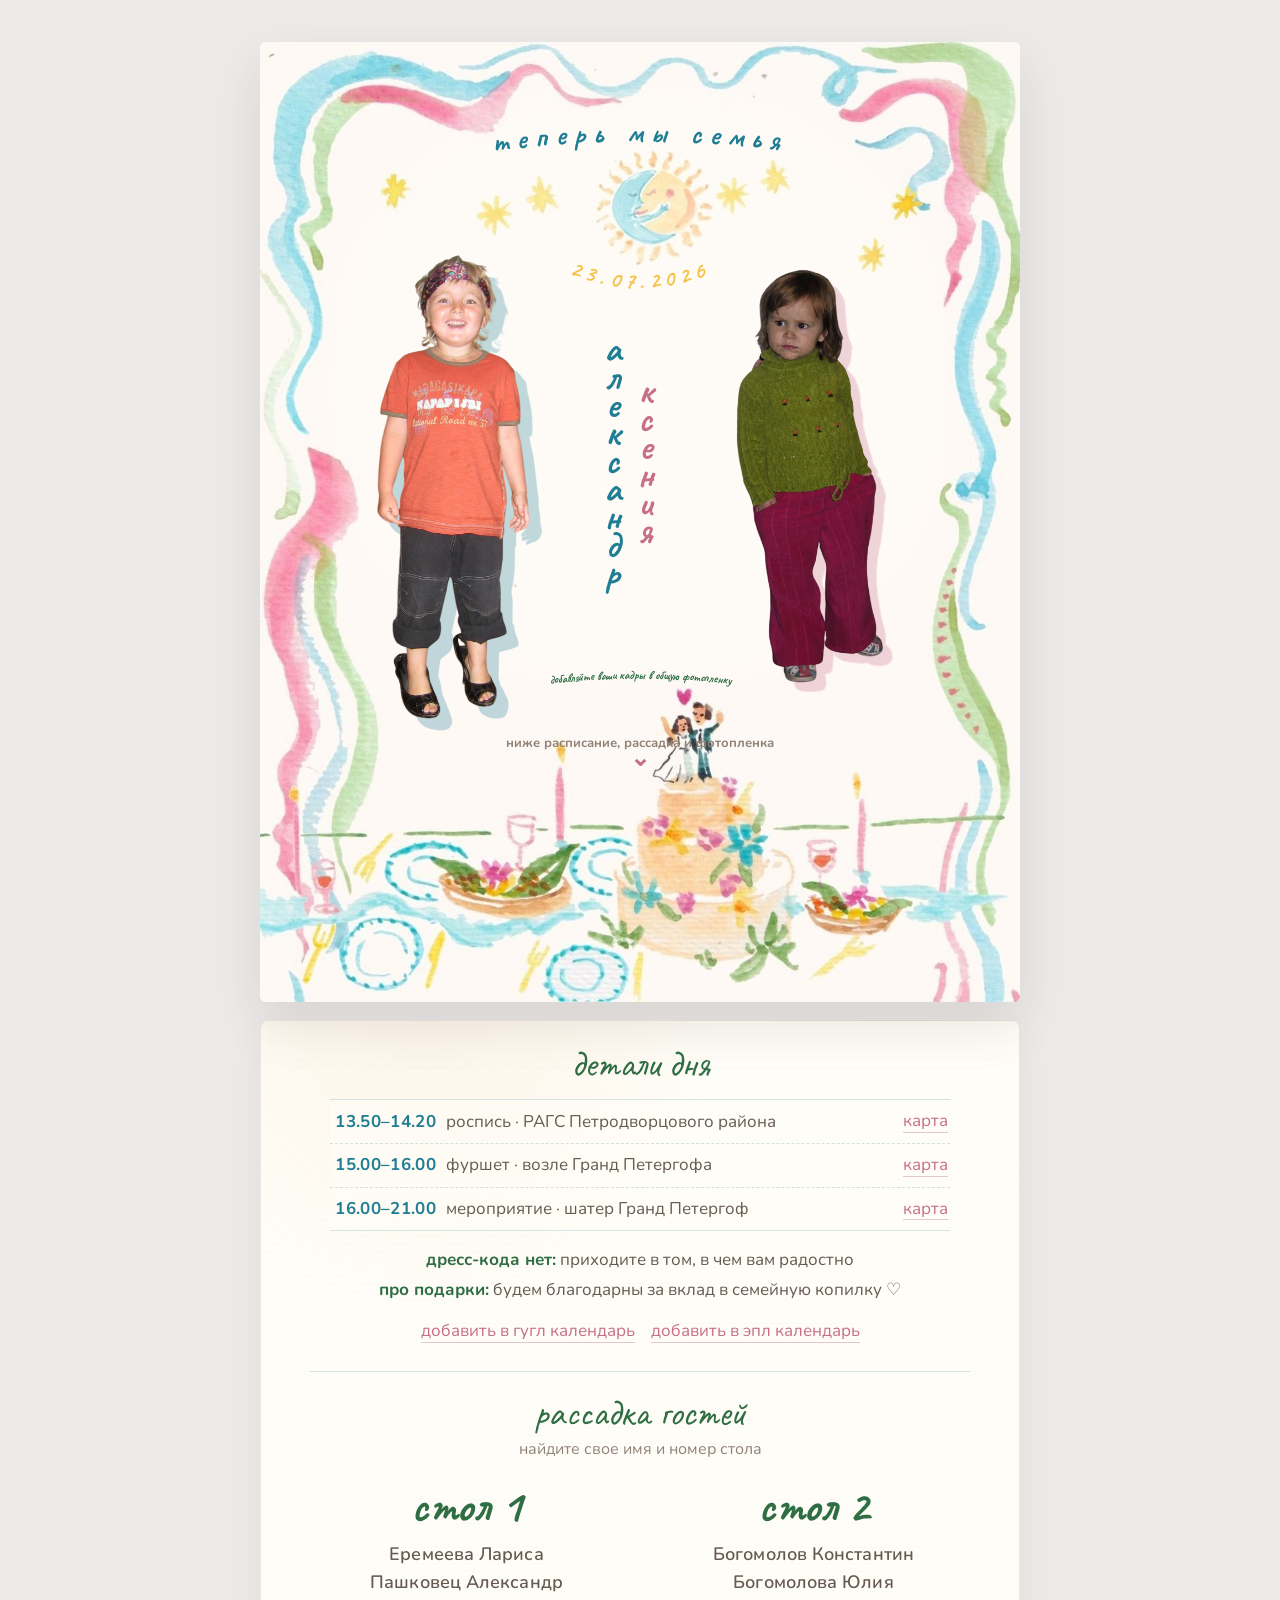
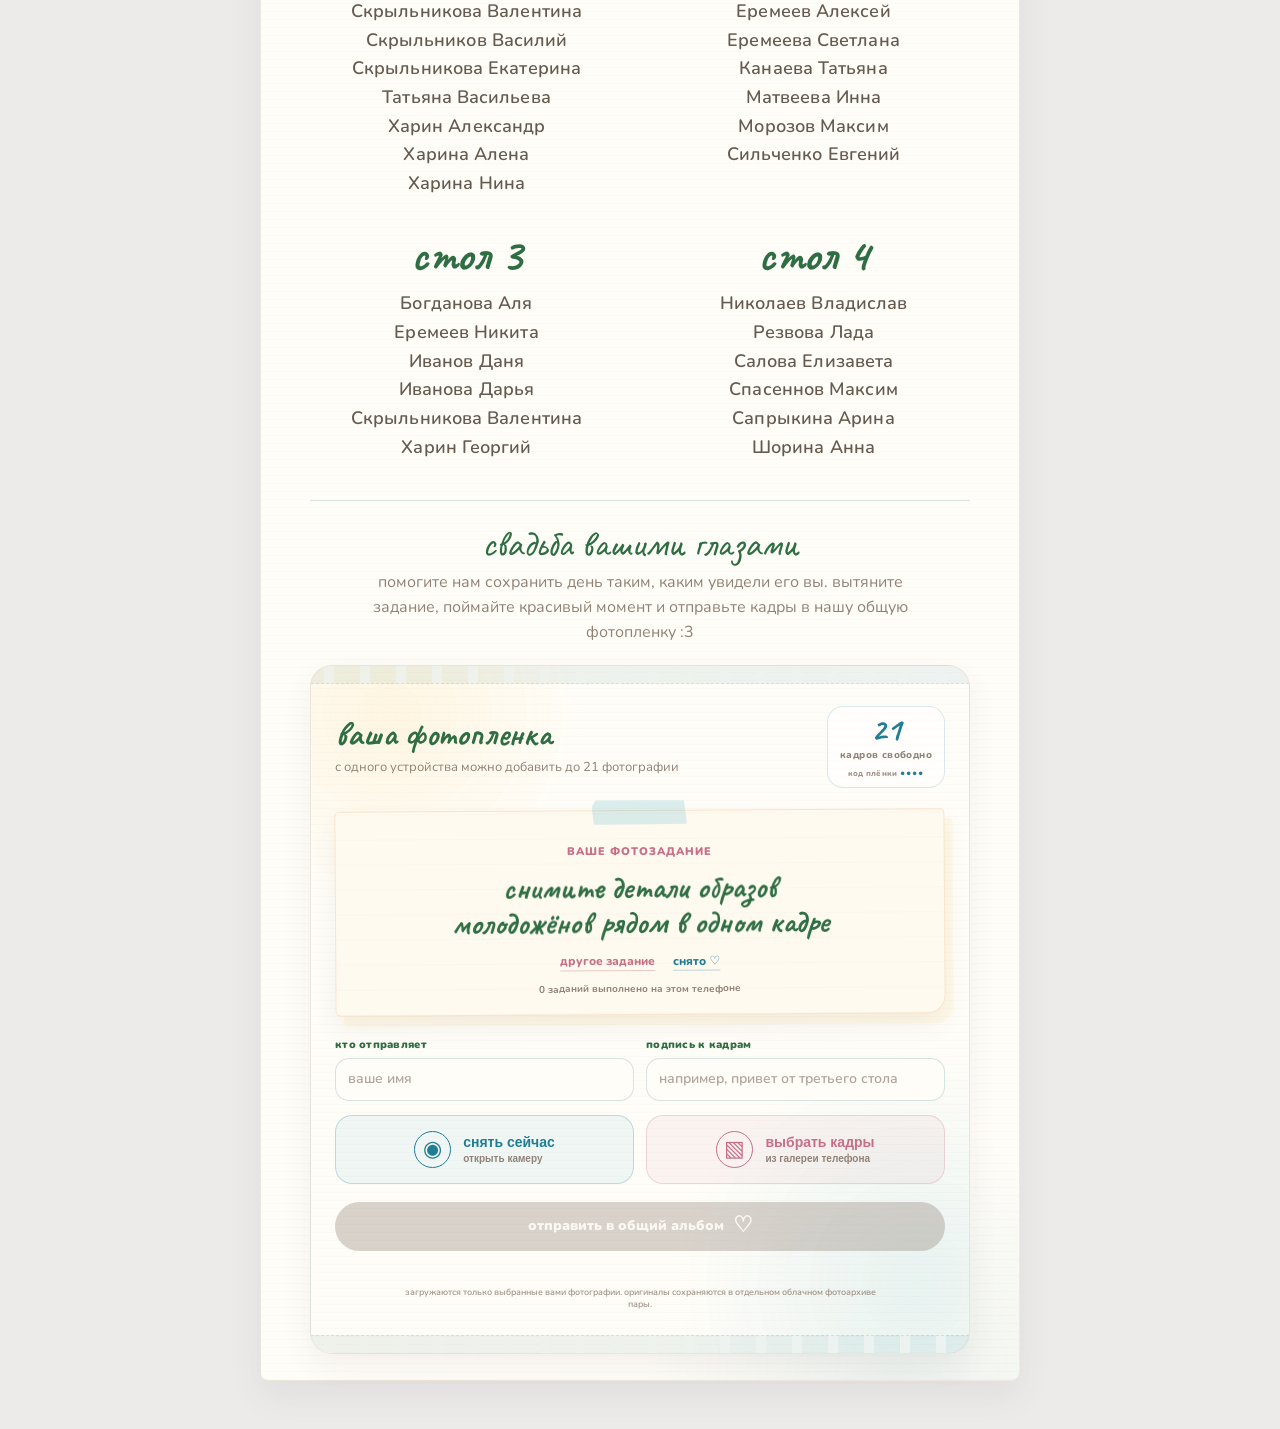
==== commit 2d39e422: "Update index.html" ====
--- a/index.html
+++ b/index.html
@@ -263,5 +263,6 @@
   </main>
   <script src="config.js"></script>
   <script src="script.js"></script>
+    
 </body>
 </html>
